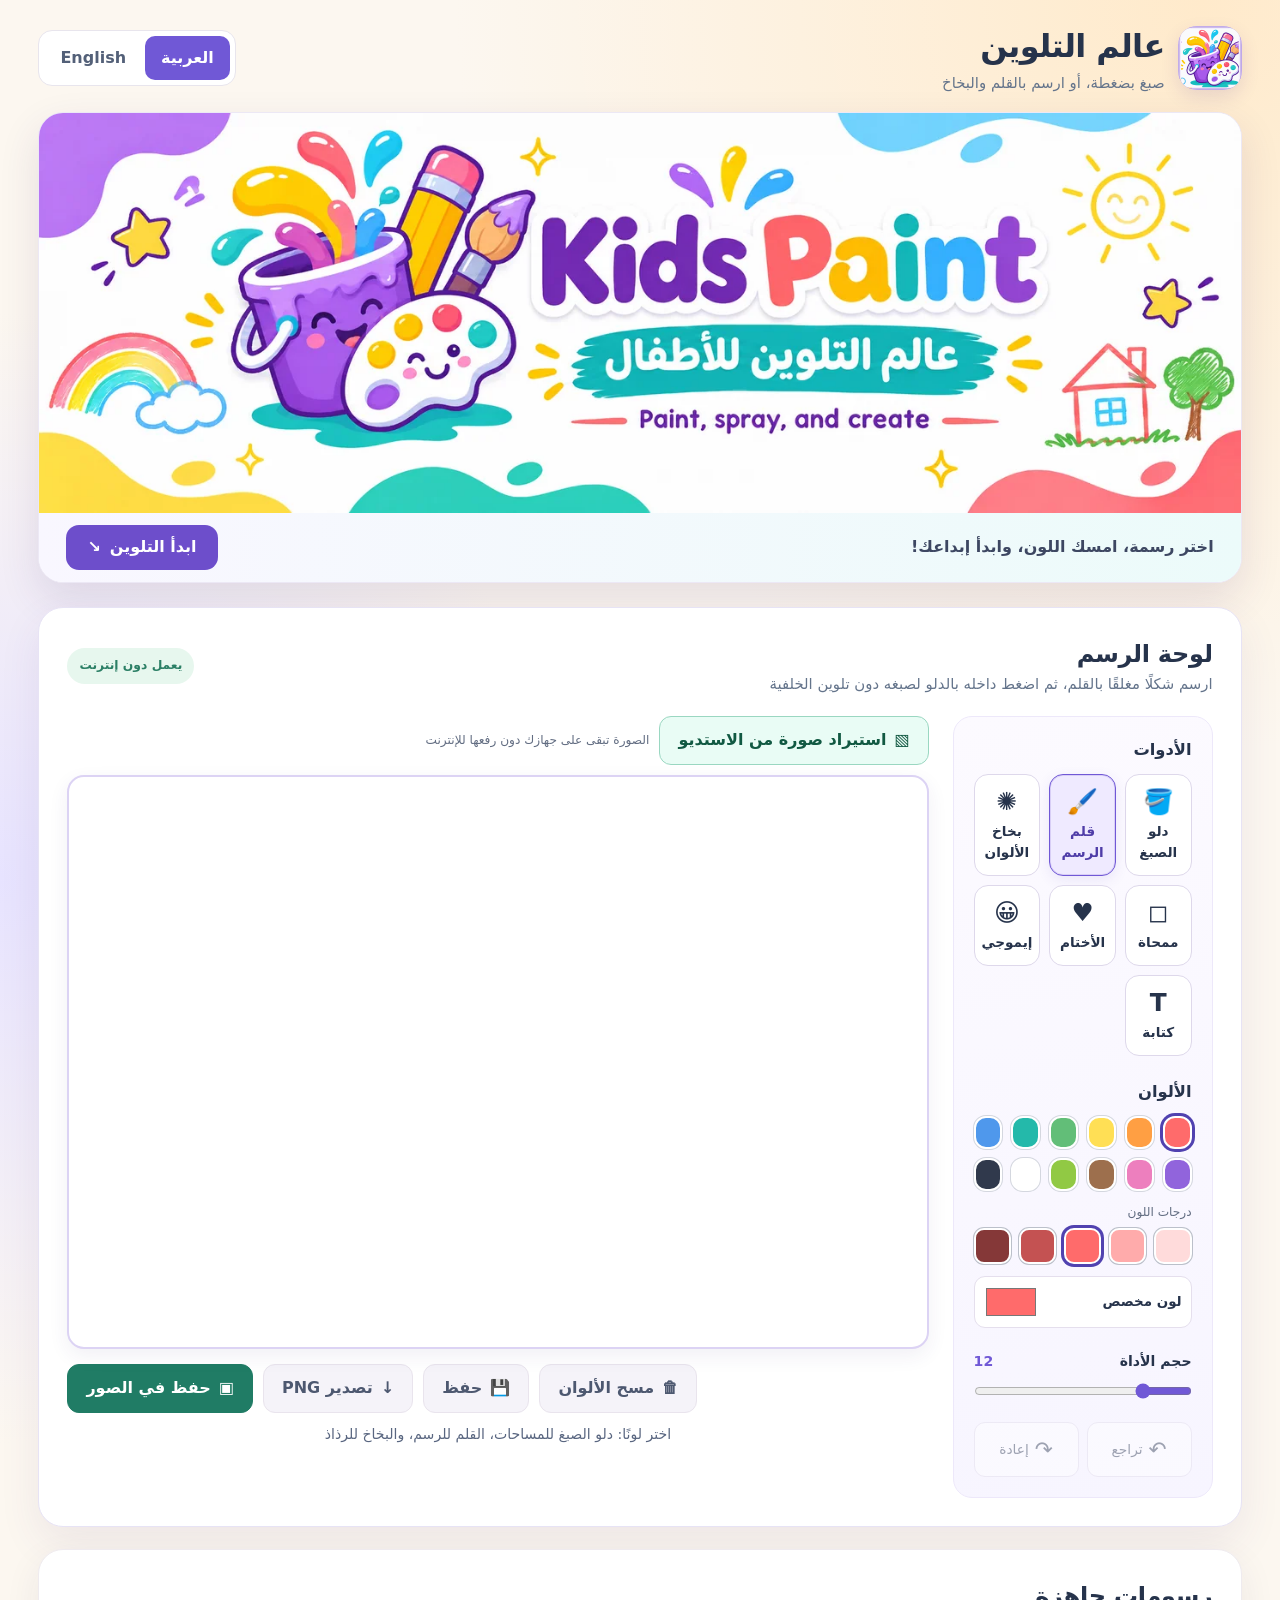
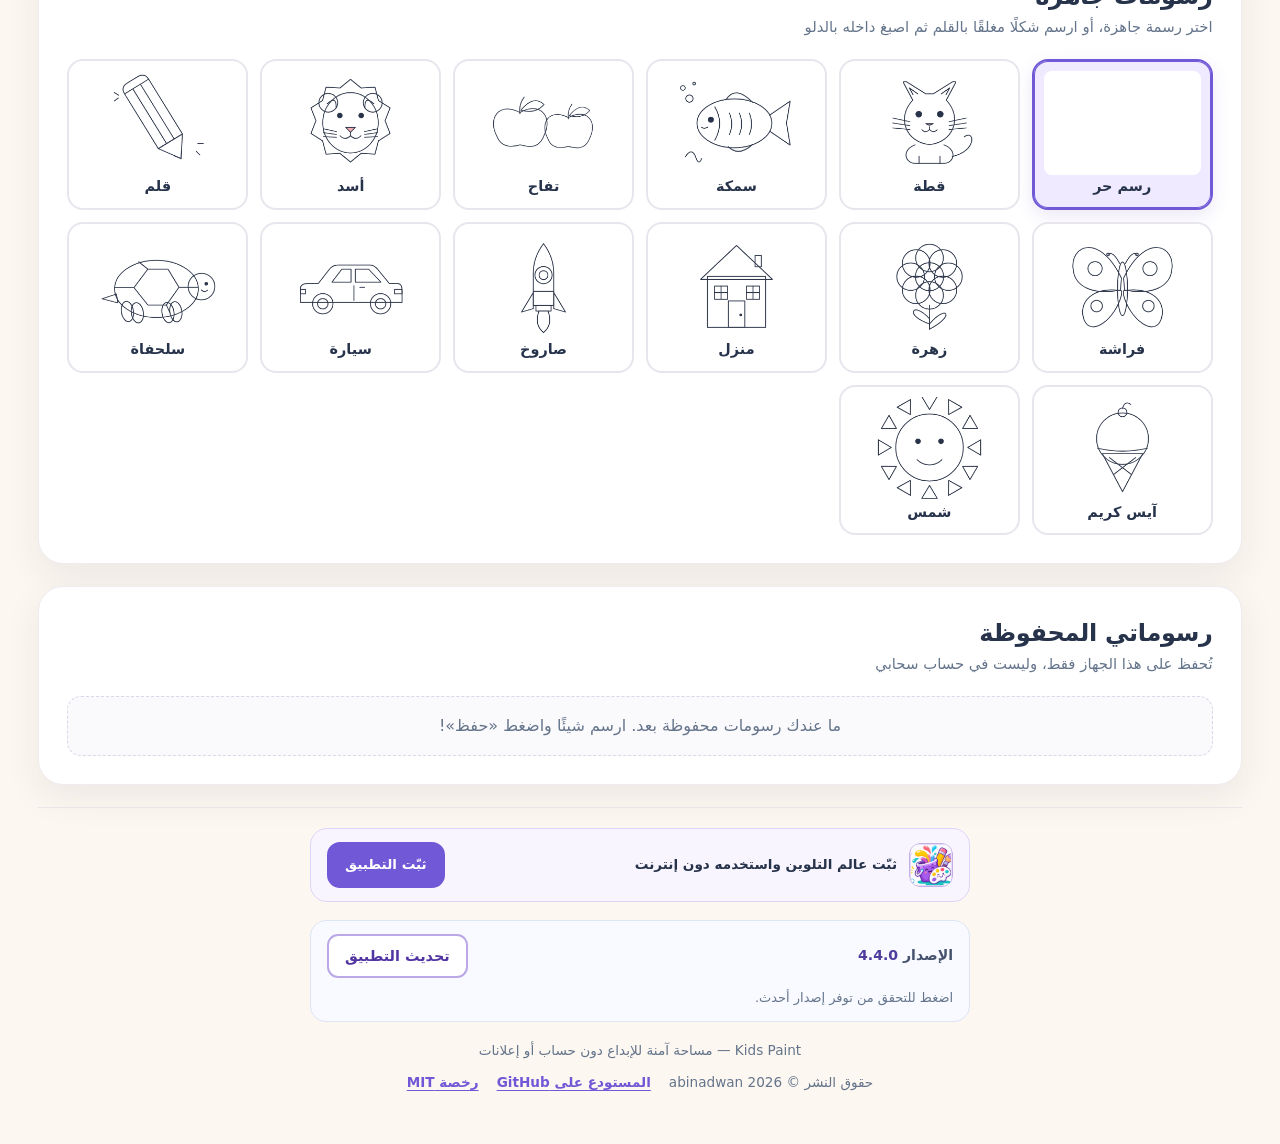
==== index.html @ f2b11324 "Add portrait mobile editor, blank start, and tap-to-place text (v4.4.0)" ====
<!doctype html>
<html lang="ar" dir="rtl">
<head>
  <meta charset="utf-8">
  <meta name="viewport" content="width=device-width, initial-scale=1">
  <meta name="theme-color" content="#7058d6">
  <meta name="app-version" content="4.4.0">
  <meta name="apple-mobile-web-app-capable" content="yes">
  <meta name="apple-mobile-web-app-status-bar-style" content="default">
  <meta name="apple-mobile-web-app-title" content="عالم التلوين">
  <link rel="manifest" href="manifest.webmanifest">
  <meta name="description" content="Kids Paint — an offline Arabic/English paint-bucket coloring game for children.">
  <title>عالم التلوين | Kids Paint</title>
  <link rel="icon" type="image/x-icon" href="favicon.ico?v=4.0.0">
  <link rel="apple-touch-icon" href="apple-touch-icon.png?v=4.0.0">
  <link rel="stylesheet" href="style.css?v=4.4.0">
  <script src="drawing.js?v=4.4.0" defer></script>
  <script src="pwa.js?v=4.3.0" defer></script>
</head>
<body>
  <div class="app-shell">
    <header class="app-header">
      <div class="brand">
        <img class="brand-icon" src="assets/app-icon.png" width="64" height="64" alt="" aria-hidden="true">
        <div>
          <h1 data-i18n="title">عالم التلوين</h1>
          <p data-i18n="subtitle">صبغ بضغطة، أو ارسم بالقلم والبخاخ</p>
        </div>
      </div>
      <nav class="lang-switch" aria-label="Language / اللغة">
        <button id="langAr" type="button" data-lang="ar" aria-pressed="true">العربية</button>
        <button id="langEn" type="button" data-lang="en" aria-pressed="false">English</button>
      </nav>
    </header>

    <section class="hero-section" aria-label="Kids Paint — عالم التلوين للأطفال">
      <img class="hero-art" src="assets/kids-paint-banner.webp" width="1400" height="467" alt="Kids Paint — عالم التلوين للأطفال: دلو ألوان وفرشاة ولوحة رسم برسوم مبهجة" fetchpriority="high">
      <div class="hero-info">
        <p id="heroCaption" data-i18n="heroCaption">اختر رسمة، امسك اللون، وابدأ إبداعك!</p>
        <div class="hero-actions">
          <a class="hero-cta" href="#workspaceTitle"><span data-i18n="startPainting">ابدأ التلوين</span><span aria-hidden="true">↘</span></a>
        </div>
      </div>
      <p id="offlineReady" class="offline-ready" hidden data-pwa-ar="جاهز للعمل دون إنترنت بعد أول تحميل" data-pwa-en="Ready for offline use after the first download">جاهز للعمل دون إنترنت بعد أول تحميل</p>
    </section>

    <main>
      <section class="workspace-card" aria-labelledby="workspaceTitle">
        <div class="section-bar">
          <div>
            <h2 id="workspaceTitle" tabindex="-1" data-i18n="workspace">لوحة الرسم</h2>
            <p class="muted" data-i18n="workspaceHint">اختر القلم أو البخاخ أو الدلو، ثم اضغط أو اسحب داخل اللوحة</p>
          </div>
          <span class="offline-label" data-i18n="offline">يعمل دون إنترنت</span>
        </div>

        <div class="drawing-layout">
          <aside class="tool-panel" aria-label="Drawing tools" id="toolsPanel">
            <h3 data-i18n="tools">الأدوات</h3>
            <div class="tool-buttons" role="group" data-i18n-aria="tools" aria-label="الأدوات">
              <button id="bucketTool" class="tool-button" type="button" aria-pressed="false" data-i18n-aria="bucket">
                <span aria-hidden="true">🪣</span><span data-i18n="bucket">دلو الصبغ</span>
              </button>
              <button id="brushTool" class="tool-button is-active" type="button" aria-pressed="true" data-i18n-aria="brush">
                <span aria-hidden="true">🖌️</span><span data-i18n="brush">فرشاة</span>
              </button>
              <button id="sprayTool" class="tool-button" type="button" aria-pressed="false" data-i18n-aria="spray">
                <span aria-hidden="true">✺</span><span data-i18n="spray">بخاخ الألوان</span>
              </button>
              <button id="eraserTool" class="tool-button" type="button" aria-pressed="false" data-i18n-aria="eraser">
                <span aria-hidden="true">◻️</span><span data-i18n="eraser">ممحاة</span>
              </button>
              <button id="stampTool" class="tool-button" type="button" aria-pressed="false" data-i18n-aria="stamp">
                <span aria-hidden="true">♥</span><span data-i18n="stamp">الأختام</span>
              </button>
              <button id="emojiTool" class="tool-button" type="button" aria-pressed="false" data-i18n-aria="emojiTool">
                <span aria-hidden="true">😀</span><span data-i18n="emojiTool">إيموجي</span>
              </button>
              <button id="textTool" class="tool-button" type="button" aria-pressed="false" data-i18n-aria="textTool">
                <span aria-hidden="true">T</span><span data-i18n="textTool">كتابة</span>
              </button>
            </div>

            <div id="stampPanel" class="stamp-panel" hidden>
              <h3 data-i18n="stampShapes">اختر شكل الختم</h3>
              <div id="stampPicker" class="stamp-picker" role="group" aria-label="Stamps"></div>
              <p class="tool-hint" data-i18n="stampHint">اختر لونًا وحجمًا ثم اضغط على الصورة لوضع الختم</p>
            </div>

            <div id="emojiPanel" class="emoji-panel" hidden>
              <h3 data-i18n="emojiShapes">اختر الإيموجي</h3>
              <div id="emojiPicker" class="emoji-picker" role="group" aria-label="Emoji stickers"></div>
              <p class="tool-hint" data-i18n="emojiHint">اختر الرمز والحجم ثم اضغط على الرسم. الإيموجي يحتفظ بألوانه الأصلية.</p>
            </div>

            <div id="textPanel" class="text-panel" hidden>
              <label for="textInput" data-i18n="textLabel">النص المطلوب</label>
              <textarea id="textInput" dir="auto" rows="2" maxlength="120" data-i18n-placeholder="textPlaceholder" placeholder="اكتب هنا..."></textarea>
              <p class="tool-hint" data-i18n="textHint">اختر اللون والحجم ثم اضغط على المكان المطلوب داخل الصورة</p>
            </div>
            <h3 class="section-spacing" data-i18n="colors">الألوان</h3>
            <div id="colorPalette" class="color-palette" role="group" aria-label="Colors"></div>
            <div class="shade-section">
              <p class="tool-hint" data-i18n="shades">درجات اللون</p>
              <div id="shadePalette" class="shade-palette" role="group" aria-label="Color shades"></div>
            </div>
            <label class="custom-color-label" for="customColor"><span data-i18n="customColor">لون مخصص</span><input type="color" id="customColor" value="#ff6b6b" aria-label="Custom color"></label>

            <div class="slider-header">
              <label for="brushSize" data-i18n="size">حجم الأداة</label>
              <output for="brushSize" id="brushSizeOutput">12</output>
            </div>
            <input id="brushSize" type="range" min="3" max="48" value="12" step="1" data-i18n-aria="size">

            <div class="history-actions">
              <button type="button" id="undoBtn" class="soft-button" disabled data-i18n-aria="undo"><span aria-hidden="true">↶</span><span data-i18n="undo">تراجع</span></button>
              <button type="button" id="redoBtn" class="soft-button" disabled data-i18n-aria="redo"><span aria-hidden="true">↷</span><span data-i18n="redo">إعادة</span></button>
            </div>
          </aside>

          <div class="canvas-area">
            <div class="photo-import-row">
              <button type="button" id="importPhotoBtn" class="action-button import-button"><span aria-hidden="true">▧</span><span data-i18n="importPhoto">استيراد صورة من الاستديو</span></button>
              <input type="file" id="photoInput" accept="image/*" class="visually-hidden" aria-label="Import an image">
              <span class="tool-hint" data-i18n="photoPrivacy">صورتك تبقى على جهازك، ولا يتم رفعها للإنترنت</span>
            </div>
            <div id="canvasStage" class="canvas-stage" aria-label="Drawing area">
              <canvas id="photoCanvas" width="960" height="640" aria-hidden="true"></canvas>
              <canvas id="paintCanvas" width="960" height="640" data-i18n-aria="drawingArea"></canvas>
              <canvas id="templateCanvas" width="960" height="640" aria-hidden="true"></canvas>
            </div>
            <div class="bottom-actions">
              <button type="button" id="clearBtn" class="action-button secondary" data-i18n-aria="clear"><span aria-hidden="true">🗑</span><span data-i18n="clear">مسح الألوان</span></button>
              <button type="button" id="saveBtn" class="action-button secondary" data-i18n-aria="save"><span aria-hidden="true">💾</span><span data-i18n="save">حفظ</span></button>
              <button type="button" id="exportBtn" class="action-button secondary" data-i18n-aria="export"><span aria-hidden="true">↓</span><span data-i18n="export">تنزيل PNG</span></button>
              <button type="button" id="saveToPhotosBtn" class="action-button primary" data-i18n-aria="saveToPhotos"><span aria-hidden="true">▣</span><span data-i18n="saveToPhotos">حفظ في الصور</span></button>
            </div>
            <p id="status" class="status-message" role="status" aria-live="polite"></p>
          </div>
        </div>
      </section>

      <section class="templates-section" aria-labelledby="templatesTitle">
        <div class="section-bar"><div><h2 id="templatesTitle" data-i18n="templates">رسومات جاهزة</h2><p class="muted" data-i18n="templatesHint">اختر رسمة جاهزة للصّبغ بضغطة واحدة، أو صفحة للرسم الحر</p></div></div>
        <div id="templatePicker" class="template-grid" role="group" aria-label="Templates"></div>
      </section>

      <section class="saved-section" aria-labelledby="savedTitle">
        <div class="section-bar"><div><h2 id="savedTitle" data-i18n="savedArtworks">رسوماتي المحفوظة</h2><p class="muted" data-i18n="savedHint">تُحفظ على هذا الجهاز فقط، وليست في حساب سحابي</p></div></div>
        <div id="savedGallery" class="saved-grid"></div>
      </section>
    </main>
    <footer class="site-footer">
      <div class="footer-install">
        <img src="assets/app-icon.png" width="44" height="44" alt="" aria-hidden="true">
        <span data-pwa-ar="ثبّت عالم التلوين واستخدمه دون إنترنت" data-pwa-en="Install Kids Paint for offline use">ثبّت عالم التلوين واستخدمه دون إنترنت</span>
        <button type="button" class="install-cta" id="installAppBtn" data-pwa-ar="ثبّت التطبيق" data-pwa-en="Install app">ثبّت التطبيق</button>
      </div>
      <div class="footer-update">
        <div class="footer-update-top">
          <span class="footer-version"><span data-pwa-ar="الإصدار" data-pwa-en="Version">الإصدار</span> <bdi id="appVersionLabel">4.4.0</bdi></span>
          <button type="button" id="checkUpdateBtn" class="update-cta" data-pwa-ar="تحديث التطبيق" data-pwa-en="Update app">تحديث التطبيق</button>
        </div>
        <p id="updateStatus" class="update-status" role="status" aria-live="polite" aria-atomic="true" data-pwa-ar="اضغط للتحقق من توفر إصدار أحدث." data-pwa-en="Tap to check for a newer version.">اضغط للتحقق من توفر إصدار أحدث.</p>
      </div>
      <p class="footer-tagline" data-i18n="footer">Kids Paint — مساحة آمنة للإبداع دون حساب أو إعلانات</p>
      <div class="footer-meta">
        <span><span data-i18n="copyright">حقوق النشر</span> © 2026 <bdi>abinadwan</bdi></span>
        <nav class="footer-links" aria-label="Project links / روابط المشروع">
          <a href="https://github.com/abinadwan/kids-paint" target="_blank" rel="noopener noreferrer" data-i18n="repositoryLink">المستودع على GitHub</a>
          <a href="https://github.com/abinadwan/kids-paint/blob/main/LICENSE" target="_blank" rel="noopener noreferrer" data-i18n="licenseLink">رخصة MIT</a>
        </nav>
      </div>
    </footer>
  </div>

  <dialog id="saveDialog" aria-labelledby="saveDialogTitle">
    <form id="saveForm" class="save-dialog-body">
      <h2 id="saveDialogTitle" data-i18n="nameDrawing">اسم الرسمة</h2>
      <label for="artworkName" data-i18n="nameLabel">اكتب اسم رسمة مميزًا</label>
      <input id="artworkName" name="artworkName" maxlength="60" required autocomplete="off">
      <div class="dialog-actions">
        <button type="button" class="soft-button" id="cancelSave" data-i18n="cancel">إلغاء</button>
        <button type="submit" class="action-button primary" data-i18n="save">حفظ</button>
      </div>
    </form>
  </dialog>
  <dialog id="installDialog" class="install-sheet" aria-labelledby="installDialogTitle">
    <div class="install-sheet-handle" aria-hidden="true"></div>
    <div class="install-dialog-body">
      <div class="install-sheet-header">
        <h2 id="installDialogTitle" data-pwa-ar="تثبيت عالم التلوين" data-pwa-en="Install Kids Paint">تثبيت عالم التلوين</h2>
        <button type="button" class="install-sheet-close" id="closeInstallDialog" aria-label="Close / إغلاق" data-pwa-ar="إغلاق" data-pwa-en="Close">إغلاق</button>
      </div>
      <p id="iosInstallSteps" data-install-platform="ios" hidden data-pwa-ar="على الآيفون: افتح الموقع في Safari، واضغط قائمة الصفحة أسفل الشاشة ← مشاركة ← إضافة إلى الشاشة الرئيسية، ثم اختر فتح كتطبيق واضغط إضافة. آبل لا تسمح بالتثبيت المباشر من زر الموقع." data-pwa-en="On iPhone: open in Safari, tap the page menu at the bottom → Share → Add to Home Screen, enable Open as Web App, then tap Add. iOS does not allow one-tap website installation.">على الآيفون: افتح الموقع في Safari، واضغط قائمة الصفحة أسفل الشاشة ← مشاركة ← إضافة إلى الشاشة الرئيسية، ثم اختر فتح كتطبيق واضغط إضافة. آبل لا تسمح بالتثبيت المباشر من زر الموقع.</p>
      <p id="androidInstallSteps" data-install-platform="android" hidden data-pwa-ar="على أندرويد: اضغط قائمة Chrome ‏⋮، ثم تثبيت التطبيق أو إضافة إلى الشاشة الرئيسية. وإذا ظهر إشعار التثبيت الرسمي فوافق عليه." data-pwa-en="On Android: open Chrome's ⋮ menu and choose Install app or Add to Home Screen. If Chrome shows its install prompt, confirm the installation.">على أندرويد: اضغط قائمة Chrome ‏⋮، ثم تثبيت التطبيق أو إضافة إلى الشاشة الرئيسية. وإذا ظهر إشعار التثبيت الرسمي فوافق عليه.</p>
      <p id="desktopInstallSteps" data-install-platform="desktop" hidden data-pwa-ar="على الكمبيوتر: افتح الموقع في Chrome أو Edge، ثم اختر تثبيت التطبيق من قائمة المتصفح، إذا كان الخيار متاحًا." data-pwa-en="On desktop: open the site in Chrome or Edge and choose Install app from the browser menu, when available.">على الكمبيوتر: افتح الموقع في Chrome أو Edge، ثم اختر تثبيت التطبيق من قائمة المتصفح، إذا كان الخيار متاحًا.</p>
      <p class="install-note" data-pwa-ar="بعد الإضافة، افتح التطبيق مرة وأنت متصل بالإنترنت لتجهيز وضع عدم الاتصال. احفظ رسوماتك المهمة بصيغة PNG." data-pwa-en="After adding, launch once while online to prepare offline mode. Export important drawings as PNG.">بعد الإضافة، افتح التطبيق مرة وأنت متصل بالإنترنت لتجهيز وضع عدم الاتصال. احفظ رسوماتك المهمة بصيغة PNG.</p>
    </div>
  </dialog>
</body>
</html>
---- style.css ----
:root {
  color-scheme: light;
  --ink: #26334b;
  --muted: #64748b;
  --brand: #7058d6;
  --brand-soft: #efeaff;
  --cream: #fcf7f0;
  --stroke: #e8e5ed;
  --surface: #fff;
  --shadow: 0 12px 36px rgba(46, 39, 85, .075);
  font-family: system-ui, -apple-system, BlinkMacSystemFont, "Segoe UI", Tahoma, Arial, sans-serif;
  line-height: 1.55;
  text-rendering: optimizeLegibility;
}
* { box-sizing: border-box; }
body { margin: 0; background: radial-gradient(circle at 94% 0%, #ffeacb 0, transparent 25%), radial-gradient(circle at 0 32%, #e7e3ff 0, transparent 25%), var(--cream); color: var(--ink); }
button, input { font: inherit; }
button { cursor: pointer; }
button:disabled { cursor: not-allowed; opacity: .43; }
button:focus-visible, input:focus-visible { outline: 3px solid #5a4aff; outline-offset: 3px; }
.app-shell { width: min(1450px, 100%); margin: 0 auto; padding: 22px clamp(12px, 3vw, 40px); }
.app-header { display: flex; justify-content: space-between; align-items: center; gap: 16px; margin-bottom: 24px; }
.brand { display: flex; align-items: center; gap: 13px; }
.brand-icon { display: grid; place-items: center; width: 64px; height: 64px; font-size: 31px; border-radius: 21px; background: white; box-shadow: var(--shadow); }
h1, h2, h3, p { margin: 0; }
h1 { font-size: clamp(1.45rem, 2.5vw, 2.15rem); letter-spacing: -.02em; }
h2 { font-size: clamp(1.22rem, 1.9vw, 1.5rem); }
h3 { font-size: 1.02rem; }
.brand p, .muted { color: var(--muted); font-size: .93rem; }
.lang-switch { background: white; display: flex; gap: 3px; border: 1px solid var(--stroke); border-radius: 14px; padding: 5px; flex-shrink: 0; }
.lang-switch button { border: 0; background: transparent; color: #536078; border-radius: 10px; padding: 9px 16px; font-weight: 650; }
.lang-switch button[aria-pressed="true"] { background: var(--brand); color: white; }
.workspace-card, .templates-section, .saved-section { border: 1px solid #efebef; background: var(--surface); border-radius: 25px; box-shadow: var(--shadow); padding: clamp(15px, 2.2vw, 28px); margin-bottom: 22px; }
.section-bar { display: flex; align-items: center; justify-content: space-between; gap: 20px; margin-bottom: 20px; }
.offline-label { color: #2b7f65; font-size: .77rem; white-space: nowrap; border-radius: 99px; background: #e7f7ee; padding: 8px 12px; font-weight: 650; }
.drawing-layout { display: grid; grid-template-columns: 260px minmax(0, 1fr); align-items: start; gap: 24px; }
.tool-panel { padding: 20px; border-radius: 19px; background: #fbf9ff; border: 1px solid #ede8fa; }
.tool-panel h3 { margin-bottom: 12px; }
.section-spacing { margin-top: 23px; }
.tool-buttons { display: grid; grid-template-columns: repeat(4, minmax(0, 1fr)); gap: 8px; }
.tool-button { border: 1.5px solid #ded8eb; background: white; color: var(--ink); border-radius: 12px; padding: 13px 5px; display: flex; align-items: center; flex-direction: column; gap: 4px; font-size: .83rem; font-weight: 650; }
.tool-button span:first-child { font-size: 1.3rem; }
.tool-button.is-active { border-color: var(--brand); background: var(--brand-soft); color: #4f3da8; }
.color-palette { display: grid; grid-template-columns: repeat(4, minmax(0, 1fr)); gap: 9px; }
.color-swatch { aspect-ratio: 1; width: 100%; border: 2px solid #fff; border-radius: 11px; box-shadow: 0 0 0 1px #d4d7df; }
.color-swatch[aria-pressed="true"] { box-shadow: 0 0 0 3px #5142b0; }
.slider-header { display: flex; justify-content: space-between; gap: 8px; align-items: baseline; margin-top: 23px; font-weight: 650; font-size: .88rem; }
#brushSizeOutput { color: var(--brand); font-variant-numeric: tabular-nums; }
#brushSize { width: 100%; margin: 10px 0 6px; accent-color: var(--brand); }
.history-actions { display: grid; grid-template-columns: 1fr 1fr; gap: 8px; margin-top: 15px; }
.soft-button { border: 1px solid #ded9e7; background: #fff; border-radius: 11px; padding: 10px; color: var(--ink); display: inline-flex; align-items: center; justify-content: center; gap: 6px; font-size: .86rem; }
.soft-button span[aria-hidden] { font-size: 1.35rem; }
.canvas-area { min-width: 0; }
.canvas-stage { width: 100%; aspect-ratio: 3 / 2; position: relative; isolation: isolate; border: 2px solid #eee7e2; border-radius: 17px; background: white; overflow: hidden; touch-action: none; }
.canvas-stage canvas { position: absolute; inset: 0; width: 100%; height: 100%; display: block; }
#paintCanvas { z-index: 1; cursor: crosshair; touch-action: none; }
#templateCanvas { z-index: 2; pointer-events: none; }
.bottom-actions { margin-top: 15px; display: flex; justify-content: flex-end; flex-wrap: wrap; gap: 10px; }
.action-button { border: 1px solid transparent; border-radius: 12px; padding: 11px 18px; font-weight: 700; display: inline-flex; align-items: center; justify-content: center; gap: 8px; }
.action-button.primary { color: white; background: var(--brand); }
.action-button.primary:hover:not(:disabled) { background: #5b43c5; }
.action-button.secondary { color: #4d5870; background: #f5f3f9; border-color: #e9e4ed; }
.action-button.secondary:hover:not(:disabled), .soft-button:hover:not(:disabled) { background: #eae6f5; }
.status-message { margin-top: 11px; min-height: 24px; text-align: center; color: #596680; font-size: .88rem; }
.template-grid { display: grid; grid-template-columns: repeat(6, minmax(0, 1fr)); gap: 12px; }
.template-item { border-radius: 16px; border: 2px solid var(--stroke); padding: 8px; background: white; color: var(--ink); font-weight: 700; font-size: .9rem; }
.template-item[aria-pressed="true"] { border-color: var(--brand); background: var(--brand-soft); }
.template-item canvas { display: block; width: 100%; aspect-ratio: 3 / 2; border-radius: 8px; background: white; }
.saved-grid { display: grid; grid-template-columns: repeat(auto-fill, minmax(180px, 1fr)); gap: 14px; }
.empty-gallery { color: var(--muted); padding: 17px; background: #faf9fc; border: 1px dashed #ddd6e6; border-radius: 14px; grid-column: 1 / -1; text-align: center; }
.saved-card { border: 1px solid var(--stroke); border-radius: 15px; padding: 10px; min-width: 0; }
.saved-card img { display: block; width: 100%; aspect-ratio: 3 / 2; object-fit: contain; border-radius: 9px; background: white; }
.saved-card h3 { overflow-wrap: anywhere; font-size: .94rem; margin-top: 6px; }
.saved-card small { color: var(--muted); }
.saved-card-actions { display: flex; gap: 7px; margin-top: 10px; }
.saved-card-actions button { flex: 1; border: 1px solid #ded9e7; background: #f9f7fc; color: var(--ink); border-radius: 9px; padding: 7px 5px; font-size: .85rem; }
.saved-card-actions button.delete { color: #a83450; background: #fff4f6; border-color: #f5dce2; }
footer { text-align: center; font-size: .83rem; padding: 12px; color: var(--muted); }
dialog { border: 1px solid #e0d8ed; padding: 0; border-radius: 20px; box-shadow: 0 22px 75px rgba(35, 28, 80, .24); width: min(410px, calc(100% - 30px)); color: var(--ink); }
dialog::backdrop { background: rgba(30, 25, 52, .45); }
.save-dialog-body { display: flex; flex-direction: column; gap: 12px; padding: 25px; }
.save-dialog-body label { font-size: .9rem; color: var(--muted); }
.save-dialog-body input { width: 100%; padding: 12px; border-radius: 11px; border: 1px solid #c8c2d5; }
.dialog-actions { display: flex; justify-content: flex-end; gap: 9px; margin-top: 8px; }
@media (max-width: 1050px) { .template-grid { grid-template-columns: repeat(3, minmax(0, 1fr)); } .drawing-layout { grid-template-columns: 235px minmax(0, 1fr); gap: 14px; } .tool-panel { padding: 13px; } }
@media (max-width: 760px) { .app-header { align-items: start; } .brand-icon { width: 48px; height: 48px; border-radius: 15px; font-size: 24px; } .brand p { font-size: .81rem; } .drawing-layout { grid-template-columns: 1fr; } .tool-panel { display: grid; grid-template-columns: auto 1fr; gap: 10px 16px; align-items: center; } .tool-panel h3 { margin: 0; } .tool-panel .section-spacing { margin-top: 0; } .tool-panel .color-palette { grid-column: 2; grid-template-columns: repeat(10, minmax(0, 1fr)); gap: 6px; } .tool-panel .slider-header { margin: 0; } .tool-panel #brushSize { margin: 0; } .tool-panel .history-actions { margin: 0; grid-column: 1 / -1; } .tool-panel .tool-buttons { min-width: 205px; } }
@media (max-width: 530px) { .app-shell { padding: 12px 9px; } .app-header { flex-direction: column; align-items: stretch; gap: 12px; } .lang-switch { align-self: flex-end; } .workspace-card, .templates-section, .saved-section { border-radius: 17px; padding: 13px; margin-bottom: 13px; } .offline-label { display: none; } .tool-panel { display: block; padding: 13px; } .tool-panel h3 { margin-bottom: 8px; } .tool-panel .section-spacing { margin-top: 14px; } .tool-panel .color-palette { display: grid; grid-template-columns: repeat(5, 1fr); } .tool-panel .slider-header { margin-top: 13px; } .tool-panel #brushSize { margin-top: 7px; } .tool-panel .history-actions { margin-top: 12px; } .color-swatch { border-radius: 8px; } .template-grid { grid-template-columns: repeat(2, minmax(0, 1fr)); } .bottom-actions { display: grid; grid-template-columns: 1fr 1fr; } #exportBtn { grid-column: 1 / -1; } .action-button { padding: 10px 8px; } .template-item { font-size: .83rem; } }
@media (prefers-reduced-motion: reduce) { *, *::before, *::after { animation: none !important; transition: none !important; } }

/* Paint bucket is the primary tool. */
#bucketTool.is-active { background: #e6fff3; border-color: #238d75; color: #155c4f; }
#paintCanvas[data-mode="bucket"] { cursor: cell; }
@media (max-width: 360px) { .tool-button { font-size: .73rem; padding: 10px 3px; } }

#paintCanvas[data-mode="spray"] { cursor: crosshair; }


/* 3.2.0 visual refresh: approved brand identity, improved mobile controls and workspace focus. */
.hero-section {
  background: #fff;
  border-radius: 25px;
  overflow: hidden;
  box-shadow: 0 16px 40px rgba(62, 42, 108, .12);
  border: 1px solid #ece8f5;
  margin-bottom: 24px;
}
.hero-art { display: block; width: 100%; height: auto; aspect-ratio: 3 / 1; object-fit: cover; }
.hero-info {
  display: flex; align-items: center; justify-content: space-between; gap: 16px;
  padding: 12px clamp(13px, 2.3vw, 27px);
  background: linear-gradient(92deg,#f9f7ff,#ecfbfa);
}
.hero-info p { font-weight: 650; font-size: clamp(.84rem, 1.45vw, 1rem); color: #3d4762; }
.hero-cta {
  display: inline-flex; align-items: center; justify-content: center; gap: 9px;
  color: white; background: #6d4ecb; font-weight: 750;
  padding: 10px 21px; border-radius: 13px; text-decoration: none; white-space: nowrap;
  min-height: 44px; transition: background .18s ease, transform .18s ease;
}
.hero-cta:hover { background: #5338b0; transform: translateY(-1px); }
.hero-cta:focus-visible { outline: 3px solid #23b5bb; outline-offset: 3px; }
.brand-icon {
  object-fit: cover; border-radius: 19px; box-shadow: 0 7px 18px rgba(86,57,143,.13);
  padding: 0; background: #f7f3ff; flex-shrink: 0;
}
.app-header { margin-bottom: 17px; }
.lang-switch button { min-height: 44px; }
.workspace-card { border-color: #e7e3f5; box-shadow: 0 16px 42px rgba(77,58,124,.085); }
#workspaceTitle { scroll-margin-top: 20px; }
.tool-panel { background: linear-gradient(170deg, #fcfaff 0%,#f7f5ff 100%); }
.tool-buttons { grid-template-columns: repeat(2, minmax(0, 1fr)); gap: 9px; }
.tool-button {
  min-height: 79px; padding: 12px 8px; font-size: .85rem; border-radius: 14px;
  transition: border-color .18s, background .18s, transform .18s, box-shadow .18s;
}
.tool-button span:first-child { font-size: 1.55rem; line-height: 1.2; }
.tool-button:hover:not(:disabled) { border-color: #9c8bdc; transform: translateY(-1px); }
.tool-button.is-active { box-shadow: inset 0 0 0 1px rgba(111,78,203,.18),0 4px 13px rgba(91,67,197,.1); }
#bucketTool.is-active { box-shadow: inset 0 0 0 1px rgba(19,125,104,.16), 0 4px 13px rgba(15,132,108,.1); }
.color-swatch { min-height: 44px; transition: transform .14s, box-shadow .14s; }
.color-swatch:hover { transform: translateY(-2px); }
.canvas-stage {
  background: #fff; border: 2px solid #dcd3f4;
  box-shadow: 0 7px 20px rgba(63, 46, 109, .07);
}
.canvas-area { border-radius: 18px; }
.template-item {
  transition: border-color .18s, box-shadow .18s, transform .18s;
  padding: 10px;
}
.template-item:hover { border-color: #a999e1; box-shadow: 0 5px 16px rgba(95,65,180,.1); transform: translateY(-1px); }
.template-item[aria-pressed="true"] { box-shadow: inset 0 0 0 1px #7058d6, 0 6px 18px rgba(95,65,180,.12); }
.soft-button, .action-button, .saved-card-actions button { min-height: 44px; }
.section-bar h2 { letter-spacing: -.012em; }
@media (min-width: 761px) {
  .tool-panel { position: sticky; top: 14px; }
}
@media (max-width: 760px) {
  .tool-panel { display: block; }
  .tool-panel .tool-buttons { grid-template-columns: repeat(4,minmax(0,1fr)); min-width: 0; }
  .tool-panel h3 { margin-bottom: 10px; }
  .tool-panel .section-spacing { margin-top: 19px; }
  .tool-panel .color-palette { grid-template-columns: repeat(5,minmax(0,1fr)); margin: 0; }
  .tool-panel .slider-header { margin-top: 17px; }
  .tool-panel #brushSize { margin: 7px 0; }
  .tool-panel .history-actions { margin-top: 11px; }
  .tool-button { min-height: 70px; }
  .hero-info { padding: 12px 15px; }
}
@media (max-width: 530px) {
  .hero-section { border-radius: 17px; margin-bottom: 15px; }
  .hero-info { align-items: stretch; flex-wrap: wrap; gap: 11px; }
  .hero-cta { width: 100%; }
  .tool-panel .tool-buttons { grid-template-columns: repeat(2,minmax(0,1fr)); }
  .tool-button { min-height: 64px; display: flex; flex-direction: row; justify-content: center; gap: 10px; font-size: .88rem; }
  .tool-button span:first-child { font-size: 1.45rem; }
  .color-swatch { min-height: 44px; }
  .canvas-stage { border-radius: 12px; }
  .bottom-actions { gap: 8px; }
  .app-header .brand p { font-size: .76rem; }
}
@media (max-width: 355px) {
  .tool-button { flex-direction: column; font-size: .79rem; gap: 5px; }
}

/* 4.0: child-friendly stamps, image imports, and expanded shade selection. */
.tool-buttons { grid-template-columns: repeat(3, minmax(0, 1fr)); }
.tool-button { min-height: 79px; }
.tool-panel .color-palette { grid-template-columns: repeat(6, minmax(0, 1fr)); gap: 9px; }
.tool-panel .color-swatch { min-height: 33px; border-radius: 12px; }
.stamp-panel { margin-top: 16px; padding: 12px; background: #fff; border: 1px solid #e6dff4; border-radius: 15px; }
.stamp-panel[hidden] { display: none !important; }
.stamp-picker { display: grid; grid-template-columns: repeat(3, minmax(0, 1fr)); gap: 8px; margin-top: 10px; }
.stamp-choice { border: 2px solid #e6dfef; border-radius: 12px; padding: 5px 2px; background: #fff; color: #3c4560; font-size: .75rem; display: flex; flex-direction: column; align-items: center; gap: 1px; min-width: 0; }
.stamp-choice[aria-pressed="true"] { border-color: #7155d9; background: #f0ebff; }
.stamp-choice canvas { width: min(58px,100%); height: auto; aspect-ratio: 1; }
.stamp-choice span { overflow-wrap: anywhere; }
.tool-hint { font-size: .76rem; color: #626d82; line-height: 1.5; }
.stamp-panel .tool-hint { margin-top: 8px; }
.shade-section { margin-top: 12px; }
.shade-palette { display: grid; grid-template-columns: repeat(5,minmax(0,1fr)); gap: 8px; margin-top: 7px; }
.shade-swatch { min-height: 36px; border-radius: 10px; border: 2px solid #fff; box-shadow: 0 0 0 1px #bbc0ca; }
.shade-swatch[aria-pressed="true"] { box-shadow: 0 0 0 3px #5142b0; }
.custom-color-label { margin-top: 12px; border: 1px solid #e5dfed; border-radius: 11px; padding: 7px 9px; background: #fff; display: flex; align-items: center; justify-content: space-between; gap: 8px; font-size: .84rem; font-weight: 650; }
#customColor { width: 54px; height: 36px; padding: 0; border: none; background: transparent; cursor: pointer; }
.photo-import-row { display: flex; gap: 10px; flex-wrap: wrap; align-items: center; margin-bottom: 10px; }
.import-button { background: #e9fcf5; border: 1px solid #9ad7c1; color: #115942; }
.import-button:hover { background: #d9f5e9; }
.visually-hidden { position: absolute !important; width: 1px; height: 1px; padding: 0; margin: -1px; overflow: hidden; clip: rect(0,0,0,0); white-space: nowrap; border: 0; }
#photoCanvas { z-index: 0; pointer-events: none; }
#paintCanvas[data-mode="stamp"] { cursor: copy; }
@media (max-width: 760px) { .tool-panel .tool-buttons { grid-template-columns: repeat(5, minmax(0,1fr)); min-width: 0; } .tool-panel .color-palette { grid-column: auto; grid-template-columns: repeat(12,minmax(0,1fr)); } }
@media (max-width: 530px) { .tool-panel .tool-buttons { grid-template-columns: repeat(3, minmax(0,1fr)); } .tool-panel .color-palette { grid-template-columns: repeat(6,minmax(0,1fr)); } .photo-import-row .import-button { width: 100%; } .tool-button { min-height: 70px; } }
@media (max-width: 360px) { .tool-panel .color-palette { gap: 6px; } .stamp-picker { gap: 5px; } }

/* v4.1 PWA: compact app-install action and platform-specific instructions. */
.hero-actions { display: flex; align-items: center; justify-content: flex-end; flex-wrap: wrap; gap: 9px; }
.install-cta { background: #ffffff; color: #5842a6; border: 2px solid #b9a5eb; border-radius: 13px; min-height: 44px; padding: 10px 16px; font-weight: 750; white-space: nowrap; cursor: pointer; }
.install-cta:hover { background: #efeaff; }
.install-cta:focus-visible { outline: 3px solid #23b5bb; outline-offset: 3px; }
.install-cta[hidden], .offline-ready[hidden] { display: none !important; }
.offline-ready { padding: 4px 15px 10px; font-size: .78rem; font-weight: 650; color: #246d4c; background: #f1fcf4; text-align: center; }
.install-dialog-body { display: flex; flex-direction: column; gap: 15px; padding: 24px; line-height: 1.65; }
.install-dialog-body h2 { font-size: 1.15rem; }
.install-dialog-body p { font-size: .91rem; }
.install-note { background: #f4f0ff; padding: 12px; border-radius: 10px; color: #52457c; }
@media (max-width: 760px) { .hero-info { flex-wrap: wrap; } .hero-actions { flex: 1 1 auto; justify-content: stretch; } .hero-actions > * { flex: 1 1 135px; } }
@media (max-width: 530px) { .hero-actions { width: 100%; } .hero-actions > * { flex: 1 1 100%; } .install-cta { width: 100%; } }

/* v4.2 emoji stickers, gallery handoff, and bilingual project footer. */
.emoji-panel { margin-top: 16px; padding: 12px; background: #fff; border: 1px solid #e6dff4; border-radius: 15px; }
.emoji-panel[hidden] { display: none !important; }
.emoji-panel h3 { margin-bottom: 10px; }
.emoji-picker { display: grid; grid-template-columns: repeat(4, minmax(0,1fr)); gap: 6px; }
.emoji-choice { padding: 0; min-width: 0; min-height: 44px; border: 2px solid #e6dfef; border-radius: 11px; background: #fff; font-size: clamp(1.25rem, 2vw, 1.7rem); line-height: 1.3; cursor: pointer; }
.emoji-choice[aria-pressed="true"] { border-color: #7155d9; background: #f0ebff; box-shadow: inset 0 0 0 1px #7155d9; }
.emoji-choice:focus-visible { outline: 3px solid #23b5bb; outline-offset: 2px; }
#paintCanvas[data-mode="emoji"] { cursor: copy; }
#saveToPhotosBtn { background: #207c65; color: #fff; border-color: #207c65; }
#saveToPhotosBtn:hover { background: #145c4b; }
.site-footer { margin-top: 14px; padding: 20px 14px 28px; border-top: 1px solid var(--stroke); text-align: center; color: var(--muted); font-size: .85rem; }
.site-footer .footer-tagline { margin: 0 0 10px; }
.site-footer .footer-meta, .site-footer .footer-links { display: flex; flex-wrap: wrap; align-items: center; justify-content: center; gap: 10px 18px; }
.site-footer .footer-meta { line-height: 1.7; }
.site-footer .footer-links a { color: var(--brand); font-weight: 700; text-decoration: underline; text-underline-offset: 3px; }
.site-footer .footer-links a:hover { color: var(--ink); }
.site-footer .footer-links a:focus-visible { outline: 3px solid var(--brand); outline-offset: 4px; border-radius: 4px; }
@media (max-width: 530px) {
  .site-footer .footer-meta { flex-direction: column; gap: 5px; }
  .site-footer .footer-links { gap: 8px 20px; }
  .bottom-actions { grid-template-columns: repeat(2, minmax(0,1fr)); }
  #exportBtn, #saveToPhotosBtn { grid-column: auto; }
  .emoji-picker { grid-template-columns: repeat(6, minmax(0,1fr)); gap: 4px; }
  .emoji-choice { font-size: 1.4rem; }
}
@media (max-width: 355px) { .bottom-actions { grid-template-columns: 1fr; } #exportBtn, #saveToPhotosBtn { grid-column: 1; } }


/* v4.2.1: install control in footer and compact platform-specific bottom sheet. */
.footer-install { display: flex; align-items: center; justify-content: center; flex-wrap: wrap; gap: 12px; max-width: 660px; margin: 0 auto 18px; padding: 13px 16px; border-radius: 17px; border: 1px solid #ded4f8; background: #f8f5ff; color: var(--ink); font-weight: 650; }
.footer-install[hidden], .install-sheet [hidden] { display: none !important; }
.footer-install img { border-radius: 12px; flex-shrink: 0; }
.footer-install .install-cta { margin-inline-start: auto; background: var(--brand); color: white; border-color: var(--brand); }
.footer-install .install-cta:hover { background: #5741b3; color: white; }
#installDialog.install-sheet { position: fixed; inset: auto 0 0; margin: 0 auto; box-sizing: border-box; width: min(100%, 530px); max-width: 100%; max-height: min(76dvh, 530px); overflow-y: auto; padding: 0 0 env(safe-area-inset-bottom, 0px); border-radius: 22px 22px 0 0; box-shadow: 0 -12px 48px rgba(35, 28, 80, .19); }
#installDialog.install-sheet::backdrop { background: rgba(25, 23, 43, .34); }
.install-sheet-handle { width: 48px; height: 5px; background: #d6cde9; border-radius: 99px; margin: 11px auto 0; }
.install-sheet .install-dialog-body { padding: 12px 22px 20px; gap: 11px; }
.install-sheet-header { display: flex; align-items: center; justify-content: space-between; gap: 16px; }
.install-sheet-header h2 { margin: 0; font-size: 1.1rem; }
.install-sheet-close { min-height: 44px; padding: 8px 13px; border: 1px solid #ddd3ef; background: white; color: var(--brand); border-radius: 11px; font-weight: 700; cursor: pointer; }
.install-sheet-close:focus-visible { outline: 3px solid #23b5bb; outline-offset: 2px; }
.install-sheet .install-note { margin: 0; font-size: .82rem; }
@media (max-width: 530px) {
  .footer-install { flex-wrap: wrap; text-align: start; gap: 9px; padding: 12px; }
  .footer-install > span { flex: 1; font-size: .85rem; }
  .footer-install .install-cta { width: 100%; margin: 0; }
  #installDialog.install-sheet { width: 100%; }
  .install-sheet .install-dialog-body { padding-inline: 18px; }
}


/* v4.3.0: unobtrusive version and safe manual PWA update, kept below the editor. */
.footer-update { max-width: 660px; margin: 0 auto 18px; padding: 13px 16px; background: #f8faff; border: 1px solid #dde5f6; border-radius: 16px; color: var(--ink); text-align: start; }
.footer-update-top { display: flex; align-items: center; justify-content: space-between; gap: 12px; flex-wrap: wrap; }
.footer-version { font-size: .88rem; font-weight: 650; color: #45516d; }
.footer-version bdi { font-variant-numeric: tabular-nums; color: #4f3c9d; font-weight: 800; }
.update-cta { min-height: 44px; padding: 9px 16px; border-radius: 11px; background: white; color: #5135a2; border: 2px solid #baa8e7; font-size: .9rem; font-weight: 750; cursor: pointer; }
.update-cta:hover { background: #ede7ff; }
.update-cta:disabled { opacity: .65; cursor: progress; }
.update-cta:focus-visible { outline: 3px solid #23b5bb; outline-offset: 3px; }
.update-status { margin: 10px 0 0; min-height: 1.3em; color: #64748b; font-size: .81rem; line-height: 1.55; overflow-wrap: anywhere; }
@media (max-width: 400px) { .footer-update { padding: 12px; } .footer-update-top { align-items: stretch; } .footer-version { align-self: center; } .update-cta { width: 100%; } }

/* v4.4.0: portrait, immersive mobile drawing stage and text placement tools. */
.canvas-stage[data-shape="portrait"] { aspect-ratio: var(--canvas-ratio, 2 / 3); width: min(100%, 650px); margin-inline: auto; }
.text-panel { margin: 14px 0 4px; padding: 12px; border: 1px solid #e0daf3; background: #faf8ff; border-radius: 14px; }
.text-panel[hidden] { display: none !important; }
.text-panel label { display: block; font-weight: 750; font-size: .9rem; color: var(--ink); margin-bottom: 7px; }
.text-panel textarea { width: 100%; min-height: 70px; padding: 10px 12px; font: inherit; line-height: 1.5; resize: vertical; color: var(--ink); background: white; border: 1px solid #c7bddf; border-radius: 10px; }
.text-panel textarea:focus-visible { outline: 3px solid #7058d6; outline-offset: 2px; }
.text-panel .tool-hint { margin-top: 6px; }
@media (max-width: 760px) and (orientation: portrait) {
  .canvas-stage[data-shape="portrait"] { width: 100%; height: 85dvh; aspect-ratio: auto; max-width: none; border-radius: 13px; }
  .canvas-area { width: 100%; }
  .canvas-stage { margin: 0; }
  .tool-panel .tool-buttons { grid-template-columns: repeat(4, minmax(0, 1fr)); }
}
@media (max-width: 380px) and (orientation: portrait) {
  .tool-panel .tool-buttons { grid-template-columns: repeat(3, minmax(0, 1fr)); }
}
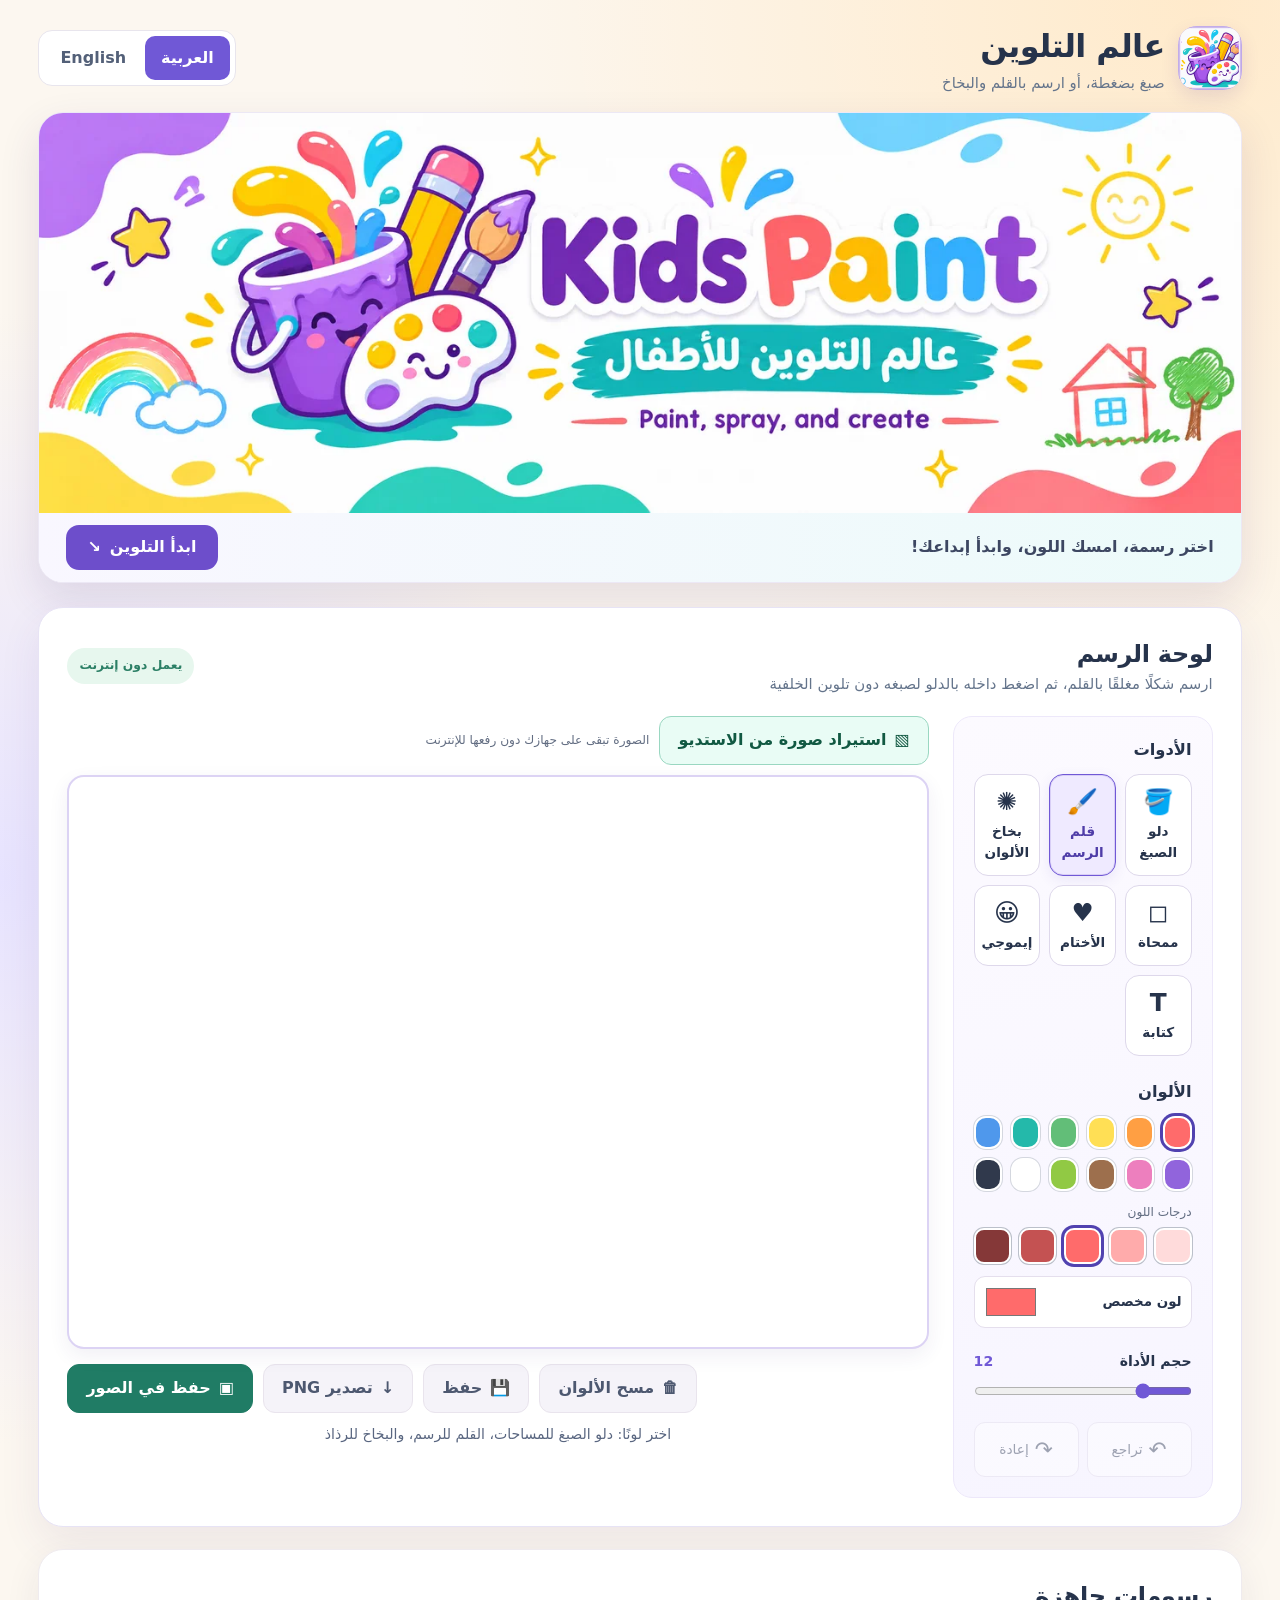
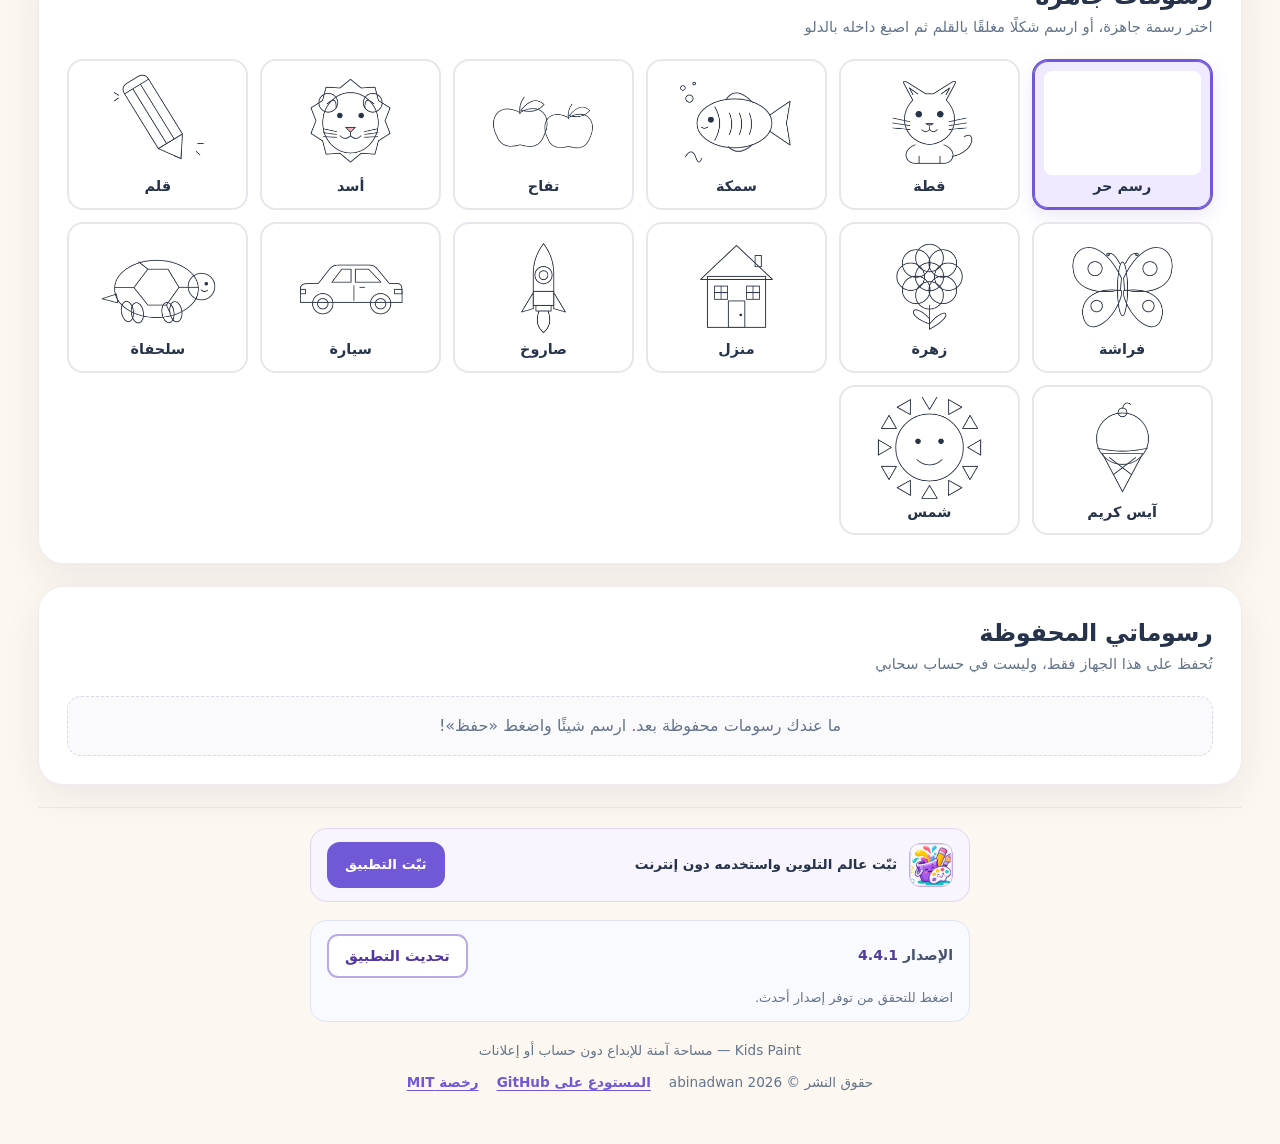
==== commit 36e70ec1: "Prevent unintended mobile page zoom while keeping responsive drawing layout (v4.4.1)" ====
--- a/index.html
+++ b/index.html
@@ -4,7 +4,7 @@
   <meta charset="utf-8">
   <meta name="viewport" content="width=device-width, initial-scale=1">
   <meta name="theme-color" content="#7058d6">
-  <meta name="app-version" content="4.4.0">
+  <meta name="app-version" content="4.4.1">
   <meta name="apple-mobile-web-app-capable" content="yes">
   <meta name="apple-mobile-web-app-status-bar-style" content="default">
   <meta name="apple-mobile-web-app-title" content="عالم التلوين">
@@ -13,9 +13,9 @@
   <title>عالم التلوين | Kids Paint</title>
   <link rel="icon" type="image/x-icon" href="favicon.ico?v=4.0.0">
   <link rel="apple-touch-icon" href="apple-touch-icon.png?v=4.0.0">
-  <link rel="stylesheet" href="style.css?v=4.4.0">
+  <link rel="stylesheet" href="style.css?v=4.4.1">
   <script src="drawing.js?v=4.4.0" defer></script>
-  <script src="pwa.js?v=4.3.0" defer></script>
+  <script src="pwa.js?v=4.4.1" defer></script>
 </head>
 <body>
   <div class="app-shell">
@@ -158,7 +158,7 @@
       </div>
       <div class="footer-update">
         <div class="footer-update-top">
-          <span class="footer-version"><span data-pwa-ar="الإصدار" data-pwa-en="Version">الإصدار</span> <bdi id="appVersionLabel">4.4.0</bdi></span>
+          <span class="footer-version"><span data-pwa-ar="الإصدار" data-pwa-en="Version">الإصدار</span> <bdi id="appVersionLabel">4.4.1</bdi></span>
           <button type="button" id="checkUpdateBtn" class="update-cta" data-pwa-ar="تحديث التطبيق" data-pwa-en="Update app">تحديث التطبيق</button>
         </div>
         <p id="updateStatus" class="update-status" role="status" aria-live="polite" aria-atomic="true" data-pwa-ar="اضغط للتحقق من توفر إصدار أحدث." data-pwa-en="Tap to check for a newer version.">اضغط للتحقق من توفر إصدار أحدث.</p>
--- a/style.css
+++ b/style.css
@@ -309,3 +309,17 @@
 @media (max-width: 380px) and (orientation: portrait) {
   .tool-panel .tool-buttons { grid-template-columns: repeat(3, minmax(0, 1fr)); }
 }
+
+
+/* v4.4.1 — stable screen layout, no accidental touch-page zoom.
+   Keep browser accessibility zoom available via browser/OS settings. */
+html { width:100%; max-width:100%; overflow-x:clip; -webkit-text-size-adjust:100%; text-size-adjust:100%; }
+body { width:100%; max-width:100%; overflow-x:clip; }
+.app-shell { max-width:100%; min-width:0; touch-action:pan-y; overscroll-behavior-x:none; }
+.canvas-area, .drawing-layout, .workspace-card, .tool-panel { min-width:0; }
+img, canvas { max-width:100%; }
+.canvas-stage, #paintCanvas { touch-action:none; }
+@media (max-width:760px) {
+  /* At 16px or above, input focus does not auto-enlarge Safari's page. */
+  input:not([type="range"]), textarea, select { font-size:16px; }
+}
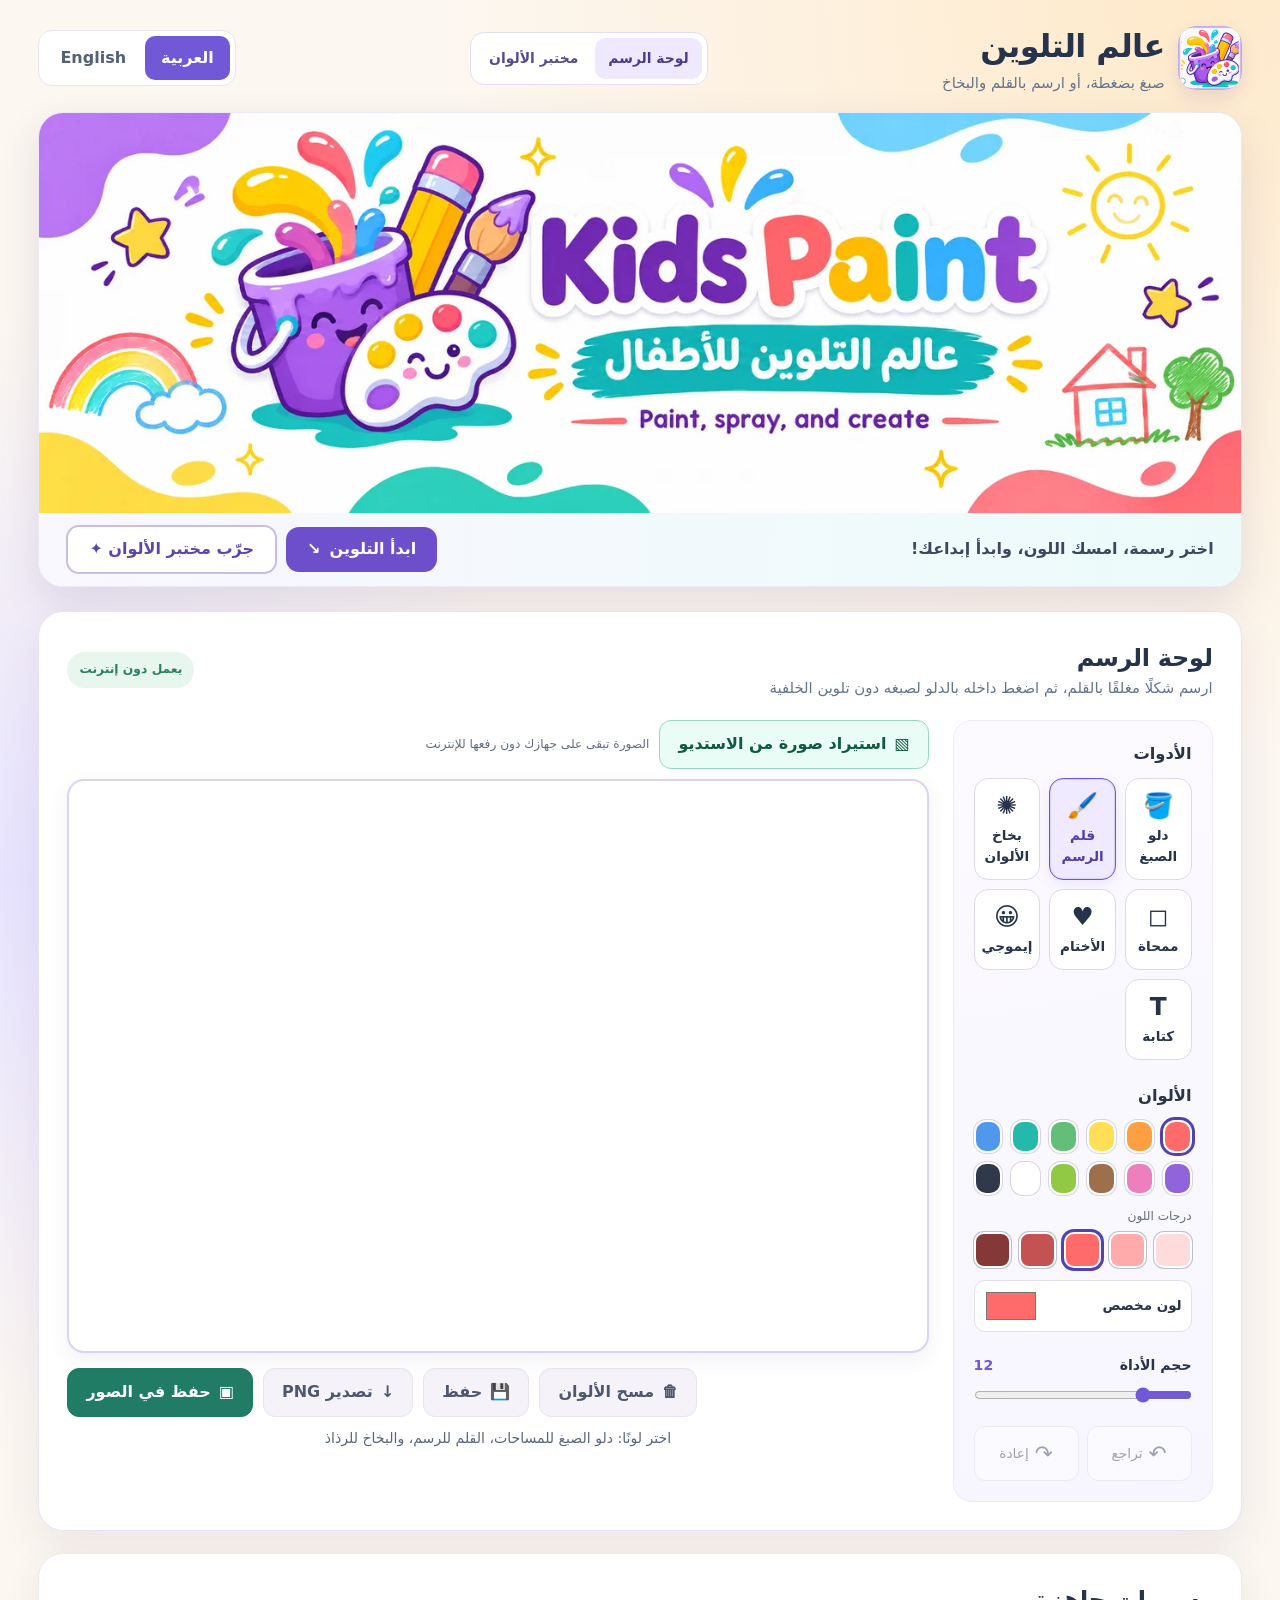
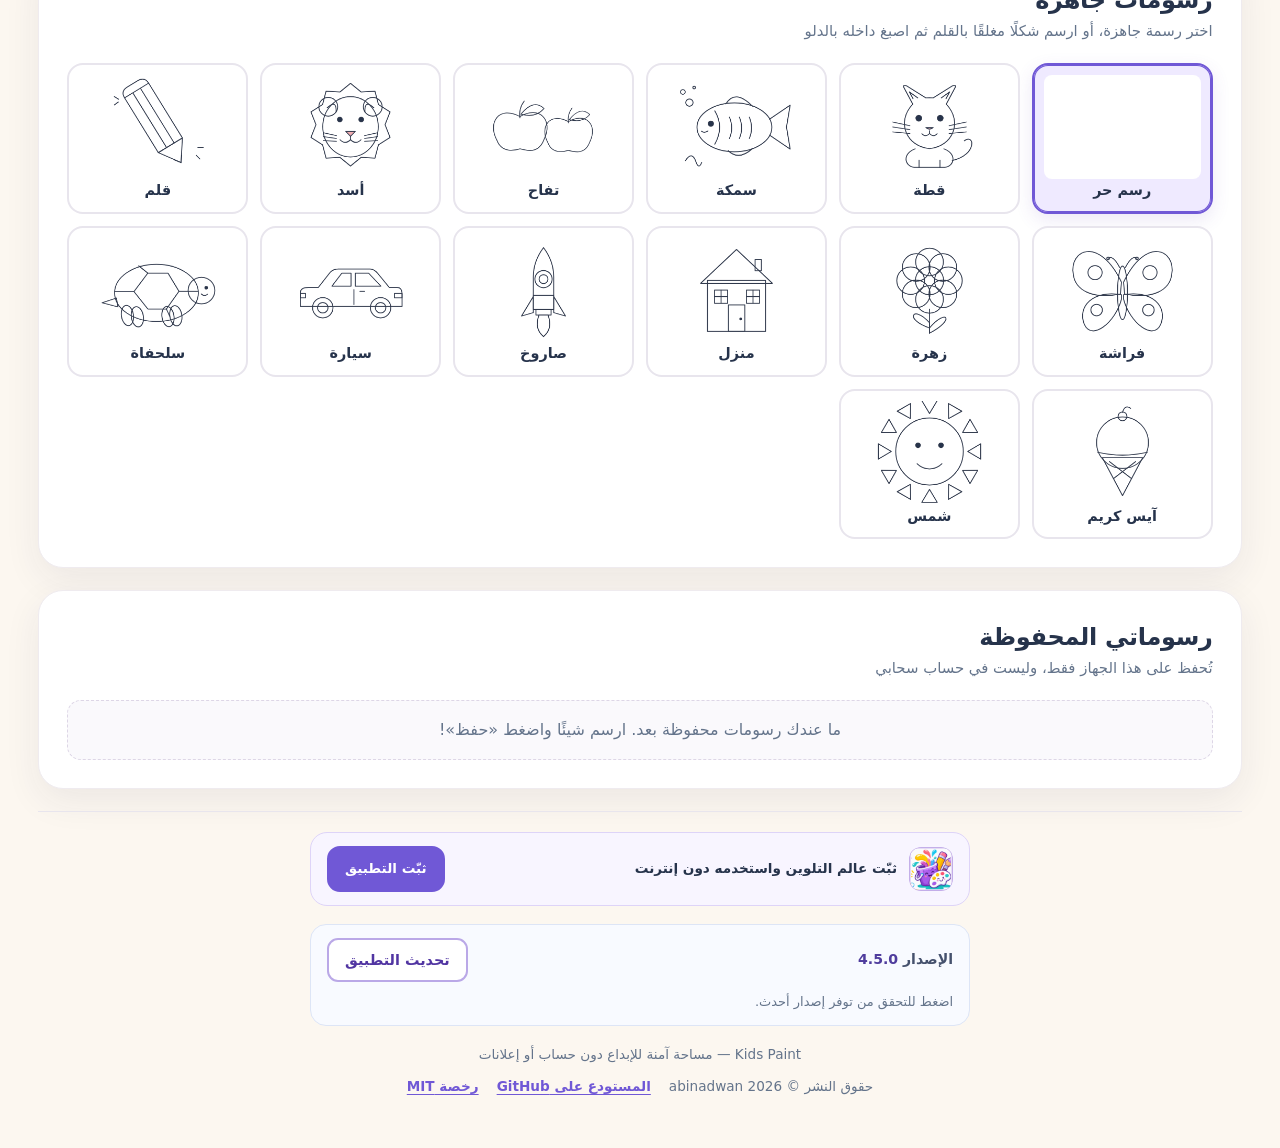
==== commit 737dced5: "Connect Color Lab to Kids Paint navigation and transfer custom colors to drawing" ====
--- a/index.html
+++ b/index.html
@@ -4,7 +4,7 @@
   <meta charset="utf-8">
   <meta name="viewport" content="width=device-width, initial-scale=1">
   <meta name="theme-color" content="#7058d6">
-  <meta name="app-version" content="4.4.1">
+  <meta name="app-version" content="4.5.0">
   <meta name="apple-mobile-web-app-capable" content="yes">
   <meta name="apple-mobile-web-app-status-bar-style" content="default">
   <meta name="apple-mobile-web-app-title" content="عالم التلوين">
@@ -13,8 +13,8 @@
   <title>عالم التلوين | Kids Paint</title>
   <link rel="icon" type="image/x-icon" href="favicon.ico?v=4.0.0">
   <link rel="apple-touch-icon" href="apple-touch-icon.png?v=4.0.0">
-  <link rel="stylesheet" href="style.css?v=4.4.1">
-  <script src="drawing.js?v=4.4.0" defer></script>
+  <link rel="stylesheet" href="style.css?v=4.5.0">
+  <script src="drawing.js?v=4.5.0" defer></script>
   <script src="pwa.js?v=4.4.1" defer></script>
 </head>
 <body>
@@ -27,6 +27,10 @@
           <p data-i18n="subtitle">صبغ بضغطة، أو ارسم بالقلم والبخاخ</p>
         </div>
       </div>
+      <nav class="app-pages-nav" aria-label="Pages / الصفحات">
+        <a href="./index.html" aria-current="page" data-pwa-ar="لوحة الرسم" data-pwa-en="Drawing page">لوحة الرسم</a>
+        <a href="./color-lab.html" data-pwa-ar="مختبر الألوان" data-pwa-en="Color Lab">مختبر الألوان</a>
+      </nav>
       <nav class="lang-switch" aria-label="Language / اللغة">
         <button id="langAr" type="button" data-lang="ar" aria-pressed="true">العربية</button>
         <button id="langEn" type="button" data-lang="en" aria-pressed="false">English</button>
@@ -39,6 +43,7 @@
         <p id="heroCaption" data-i18n="heroCaption">اختر رسمة، امسك اللون، وابدأ إبداعك!</p>
         <div class="hero-actions">
           <a class="hero-cta" href="#workspaceTitle"><span data-i18n="startPainting">ابدأ التلوين</span><span aria-hidden="true">↘</span></a>
+          <a class="hero-cta lab-cta" href="./color-lab.html" data-pwa-ar="جرّب مختبر الألوان ✦" data-pwa-en="Try the Color Lab ✦">جرّب مختبر الألوان ✦</a>
         </div>
       </div>
       <p id="offlineReady" class="offline-ready" hidden data-pwa-ar="جاهز للعمل دون إنترنت بعد أول تحميل" data-pwa-en="Ready for offline use after the first download">جاهز للعمل دون إنترنت بعد أول تحميل</p>
@@ -158,7 +163,7 @@
       </div>
       <div class="footer-update">
         <div class="footer-update-top">
-          <span class="footer-version"><span data-pwa-ar="الإصدار" data-pwa-en="Version">الإصدار</span> <bdi id="appVersionLabel">4.4.1</bdi></span>
+          <span class="footer-version"><span data-pwa-ar="الإصدار" data-pwa-en="Version">الإصدار</span> <bdi id="appVersionLabel">4.5.0</bdi></span>
           <button type="button" id="checkUpdateBtn" class="update-cta" data-pwa-ar="تحديث التطبيق" data-pwa-en="Update app">تحديث التطبيق</button>
         </div>
         <p id="updateStatus" class="update-status" role="status" aria-live="polite" aria-atomic="true" data-pwa-ar="اضغط للتحقق من توفر إصدار أحدث." data-pwa-en="Tap to check for a newer version.">اضغط للتحقق من توفر إصدار أحدث.</p>
--- a/style.css
+++ b/style.css
@@ -323,3 +323,18 @@
   /* At 16px or above, input focus does not auto-enlarge Safari's page. */
   input:not([type="range"]), textarea, select { font-size:16px; }
 }
+
+/* v4.5.0 — route between drawing and Color Lab, preserving compact mobile layout. */
+.app-pages-nav { display:flex; align-items:center; gap:4px; border:1px solid #e5dcf5; padding:5px; background:#fff; border-radius:14px; flex-wrap:wrap; }
+.app-pages-nav a { color:#594990; text-decoration:none; padding:9px 13px; font-weight:750; font-size:.87rem; border-radius:10px; min-height:41px; display:inline-flex; align-items:center; justify-content:center; }
+.app-pages-nav a[aria-current="page"] { background:#eee9ff; color:#4d398e; }
+.app-pages-nav a:focus-visible { outline:3px solid #23b5bb; outline-offset:2px; }
+.hero-cta.lab-cta { background:#fff; color:#5c46ad; border:2px solid #c9bce9; }
+.hero-cta.lab-cta:hover { background:#eee8ff; }
+@media (max-width:760px) {
+  .app-pages-nav { order:3; width:100%; justify-content:stretch; }
+  .app-pages-nav a { flex:1; white-space:nowrap; }
+}
+@media (max-width:380px) {
+  .app-pages-nav a { font-size:.78rem; padding:8px 7px; }
+}
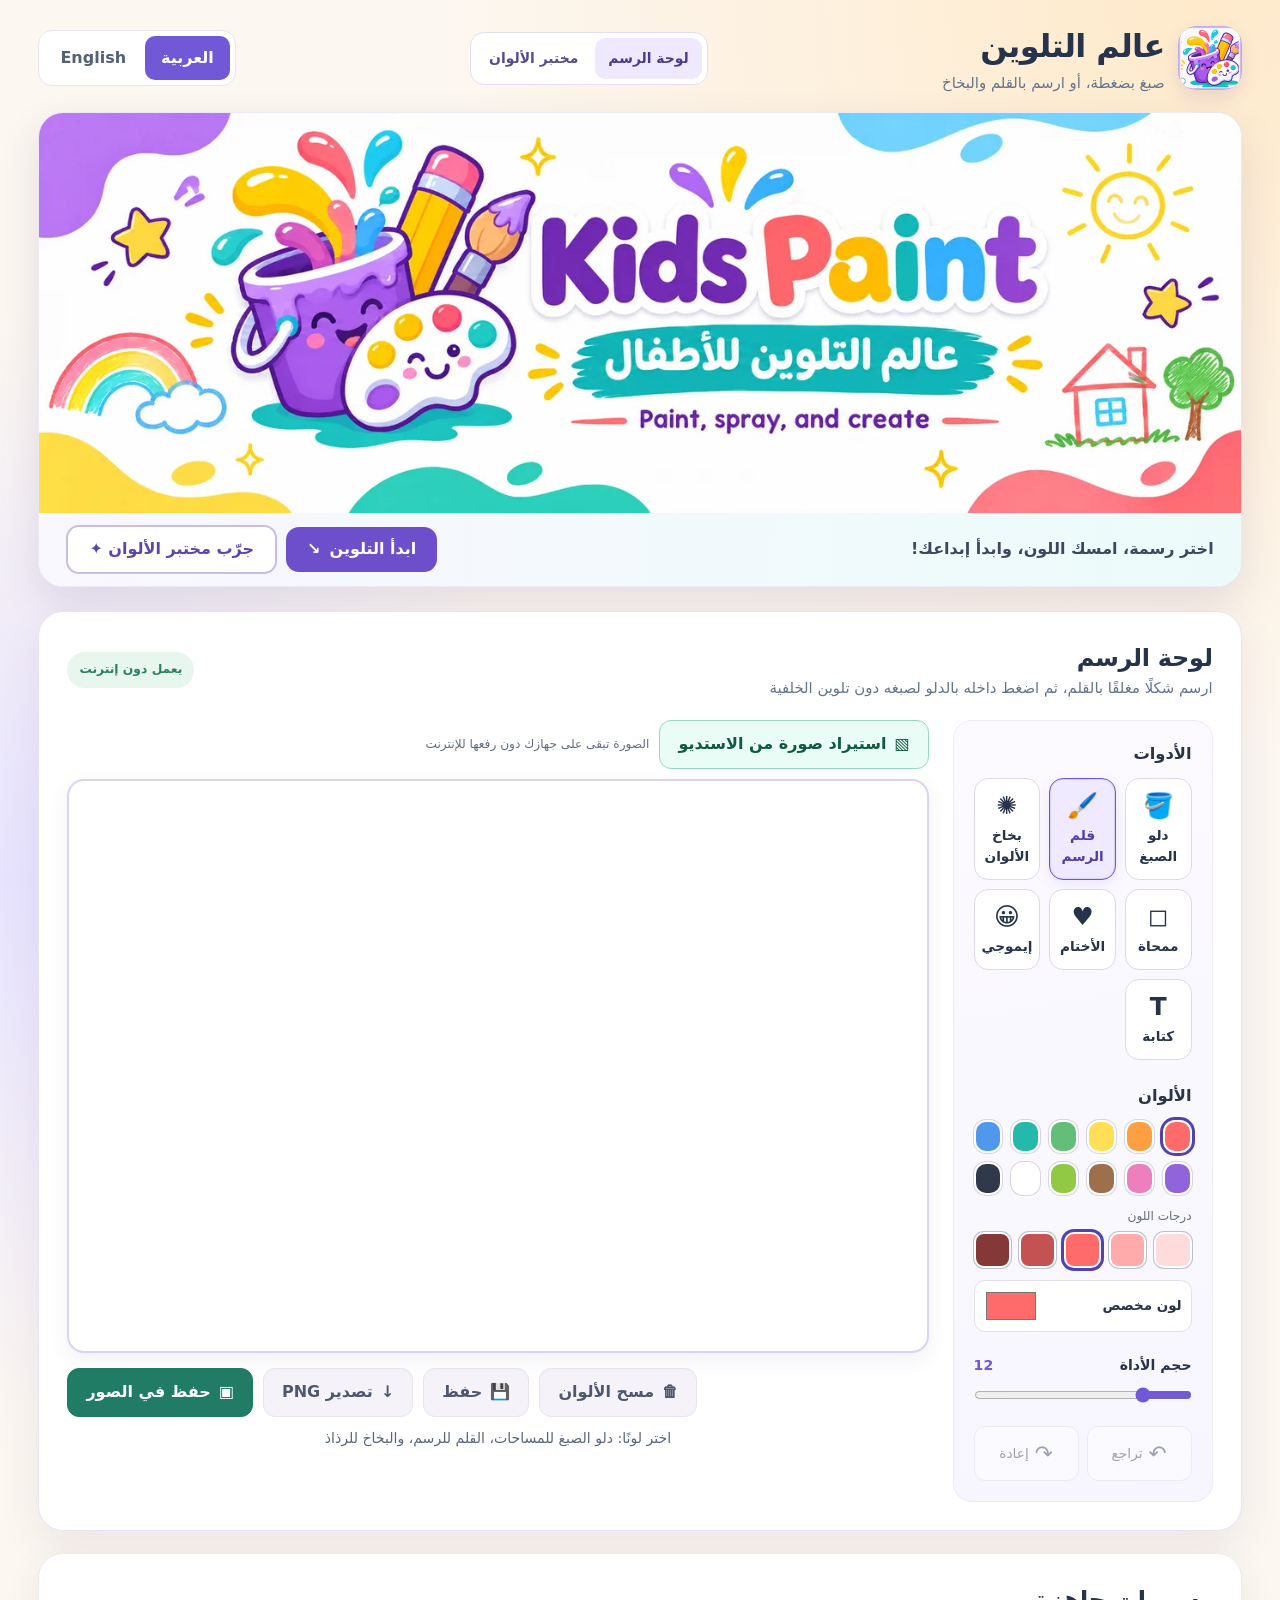
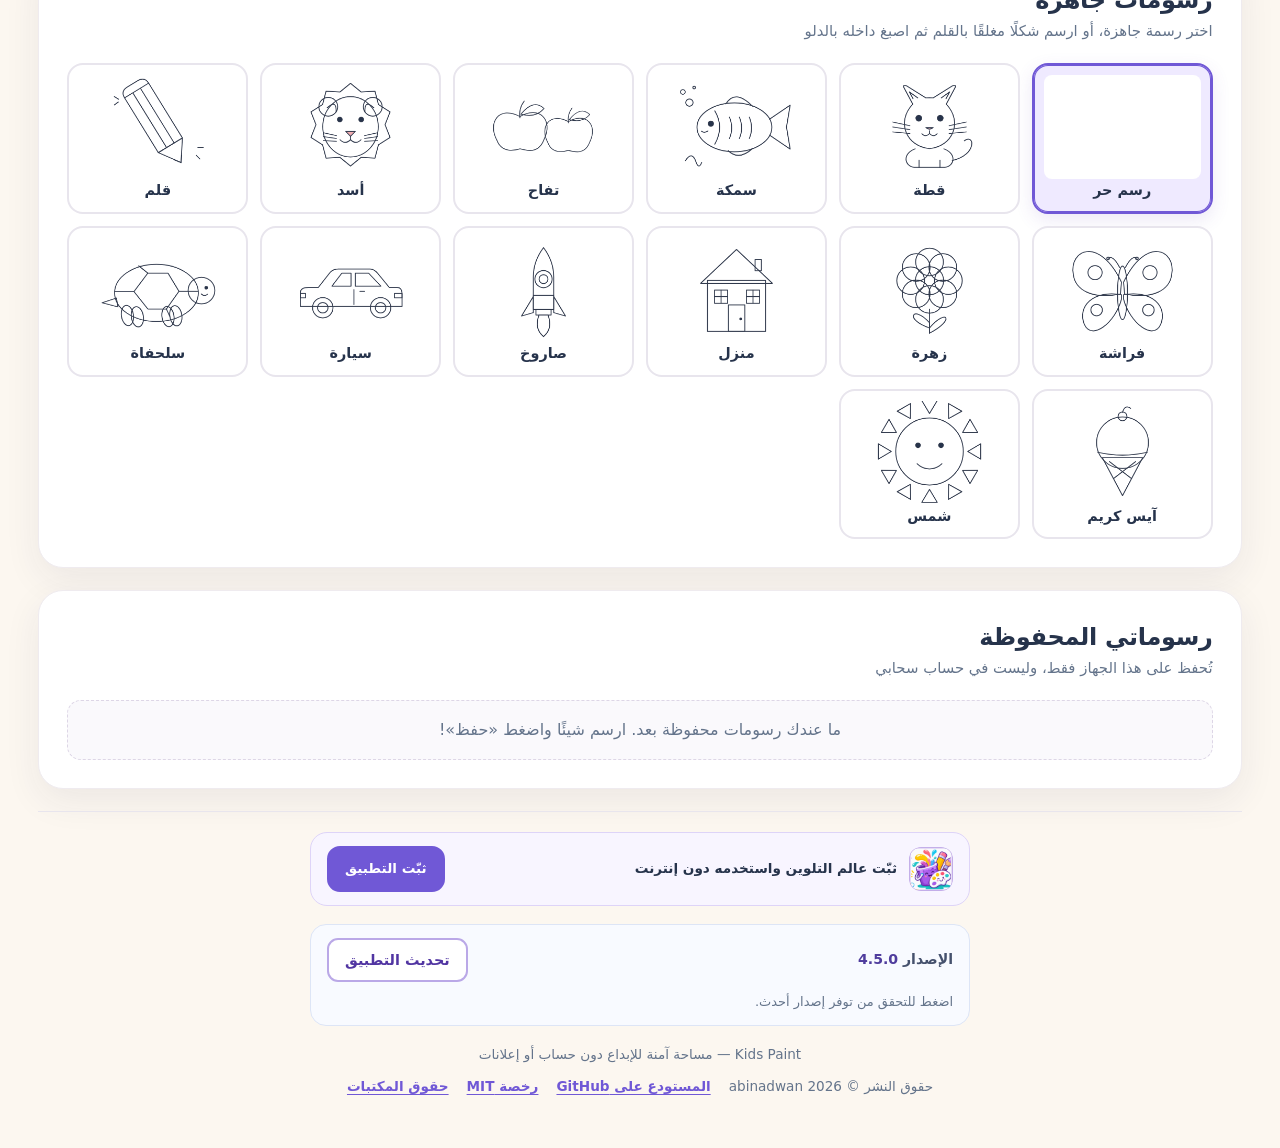
==== commit 7275c602: "Update feature index and make third-party attribution visible in Kids Paint" ====
--- a/index.html
+++ b/index.html
@@ -174,6 +174,7 @@
         <nav class="footer-links" aria-label="Project links / روابط المشروع">
           <a href="https://github.com/abinadwan/kids-paint" target="_blank" rel="noopener noreferrer" data-i18n="repositoryLink">المستودع على GitHub</a>
           <a href="https://github.com/abinadwan/kids-paint/blob/main/LICENSE" target="_blank" rel="noopener noreferrer" data-i18n="licenseLink">رخصة MIT</a>
+          <a href="https://github.com/abinadwan/kids-paint/blob/main/THIRD_PARTY_NOTICES.md" target="_blank" rel="noopener noreferrer" data-pwa-ar="حقوق المكتبات" data-pwa-en="Third-party licenses">حقوق المكتبات</a>
         </nav>
       </div>
     </footer>
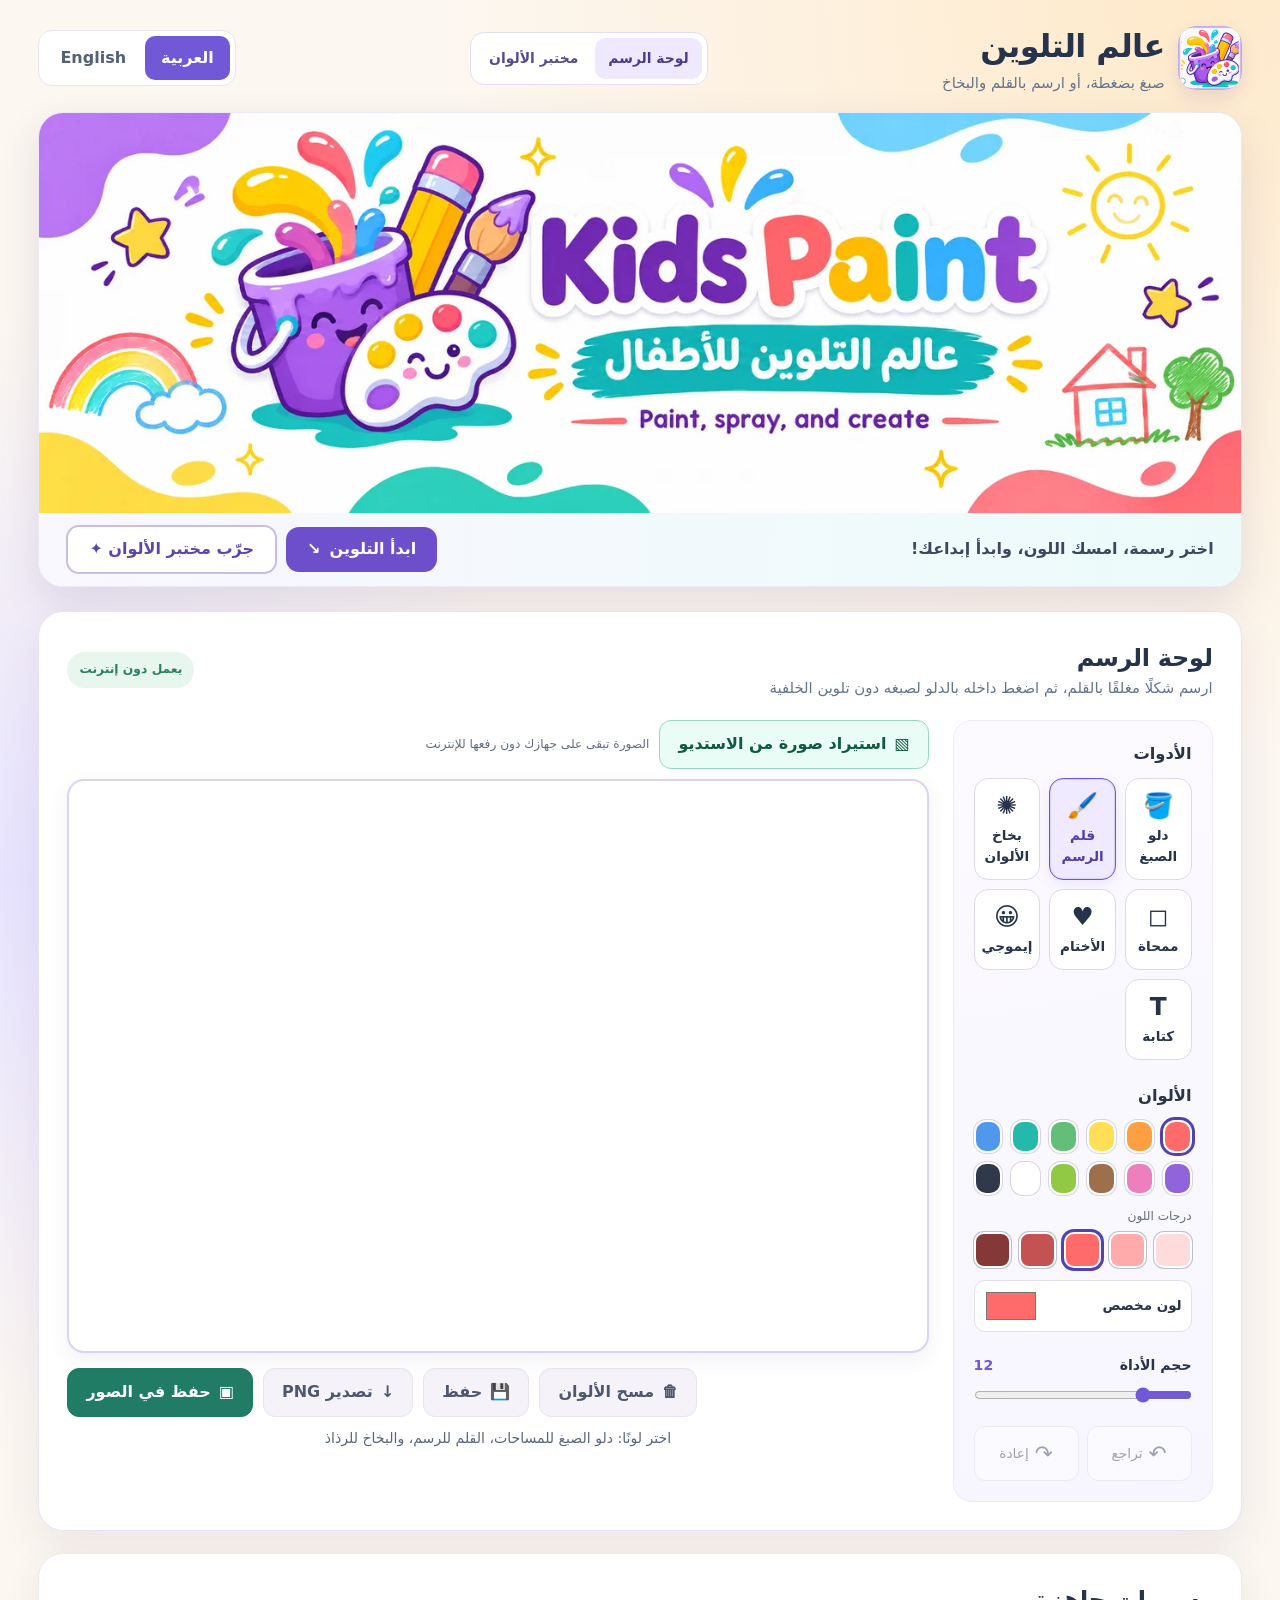
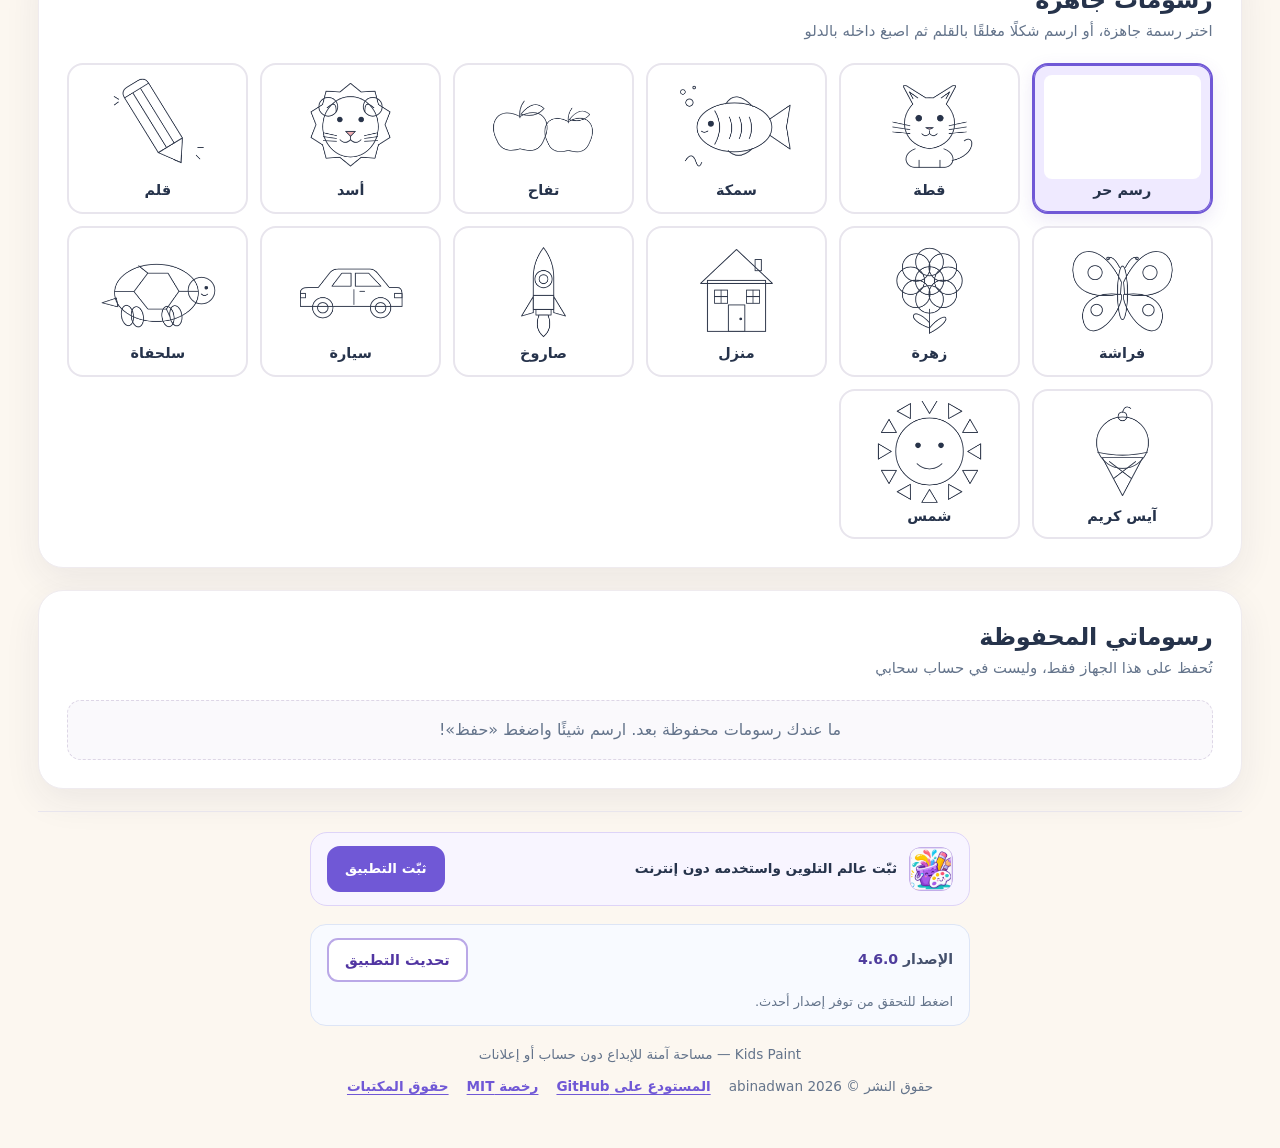
==== commit 6bf0f18e: "Prepare v4.6.0 PWA cache, release indicators, and regression tests" ====
--- a/index.html
+++ b/index.html
@@ -4,7 +4,7 @@
   <meta charset="utf-8">
   <meta name="viewport" content="width=device-width, initial-scale=1">
   <meta name="theme-color" content="#7058d6">
-  <meta name="app-version" content="4.5.0">
+  <meta name="app-version" content="4.6.0">
   <meta name="apple-mobile-web-app-capable" content="yes">
   <meta name="apple-mobile-web-app-status-bar-style" content="default">
   <meta name="apple-mobile-web-app-title" content="عالم التلوين">
@@ -163,7 +163,7 @@
       </div>
       <div class="footer-update">
         <div class="footer-update-top">
-          <span class="footer-version"><span data-pwa-ar="الإصدار" data-pwa-en="Version">الإصدار</span> <bdi id="appVersionLabel">4.5.0</bdi></span>
+          <span class="footer-version"><span data-pwa-ar="الإصدار" data-pwa-en="Version">الإصدار</span> <bdi id="appVersionLabel">4.6.0</bdi></span>
           <button type="button" id="checkUpdateBtn" class="update-cta" data-pwa-ar="تحديث التطبيق" data-pwa-en="Update app">تحديث التطبيق</button>
         </div>
         <p id="updateStatus" class="update-status" role="status" aria-live="polite" aria-atomic="true" data-pwa-ar="اضغط للتحقق من توفر إصدار أحدث." data-pwa-en="Tap to check for a newer version.">اضغط للتحقق من توفر إصدار أحدث.</p>
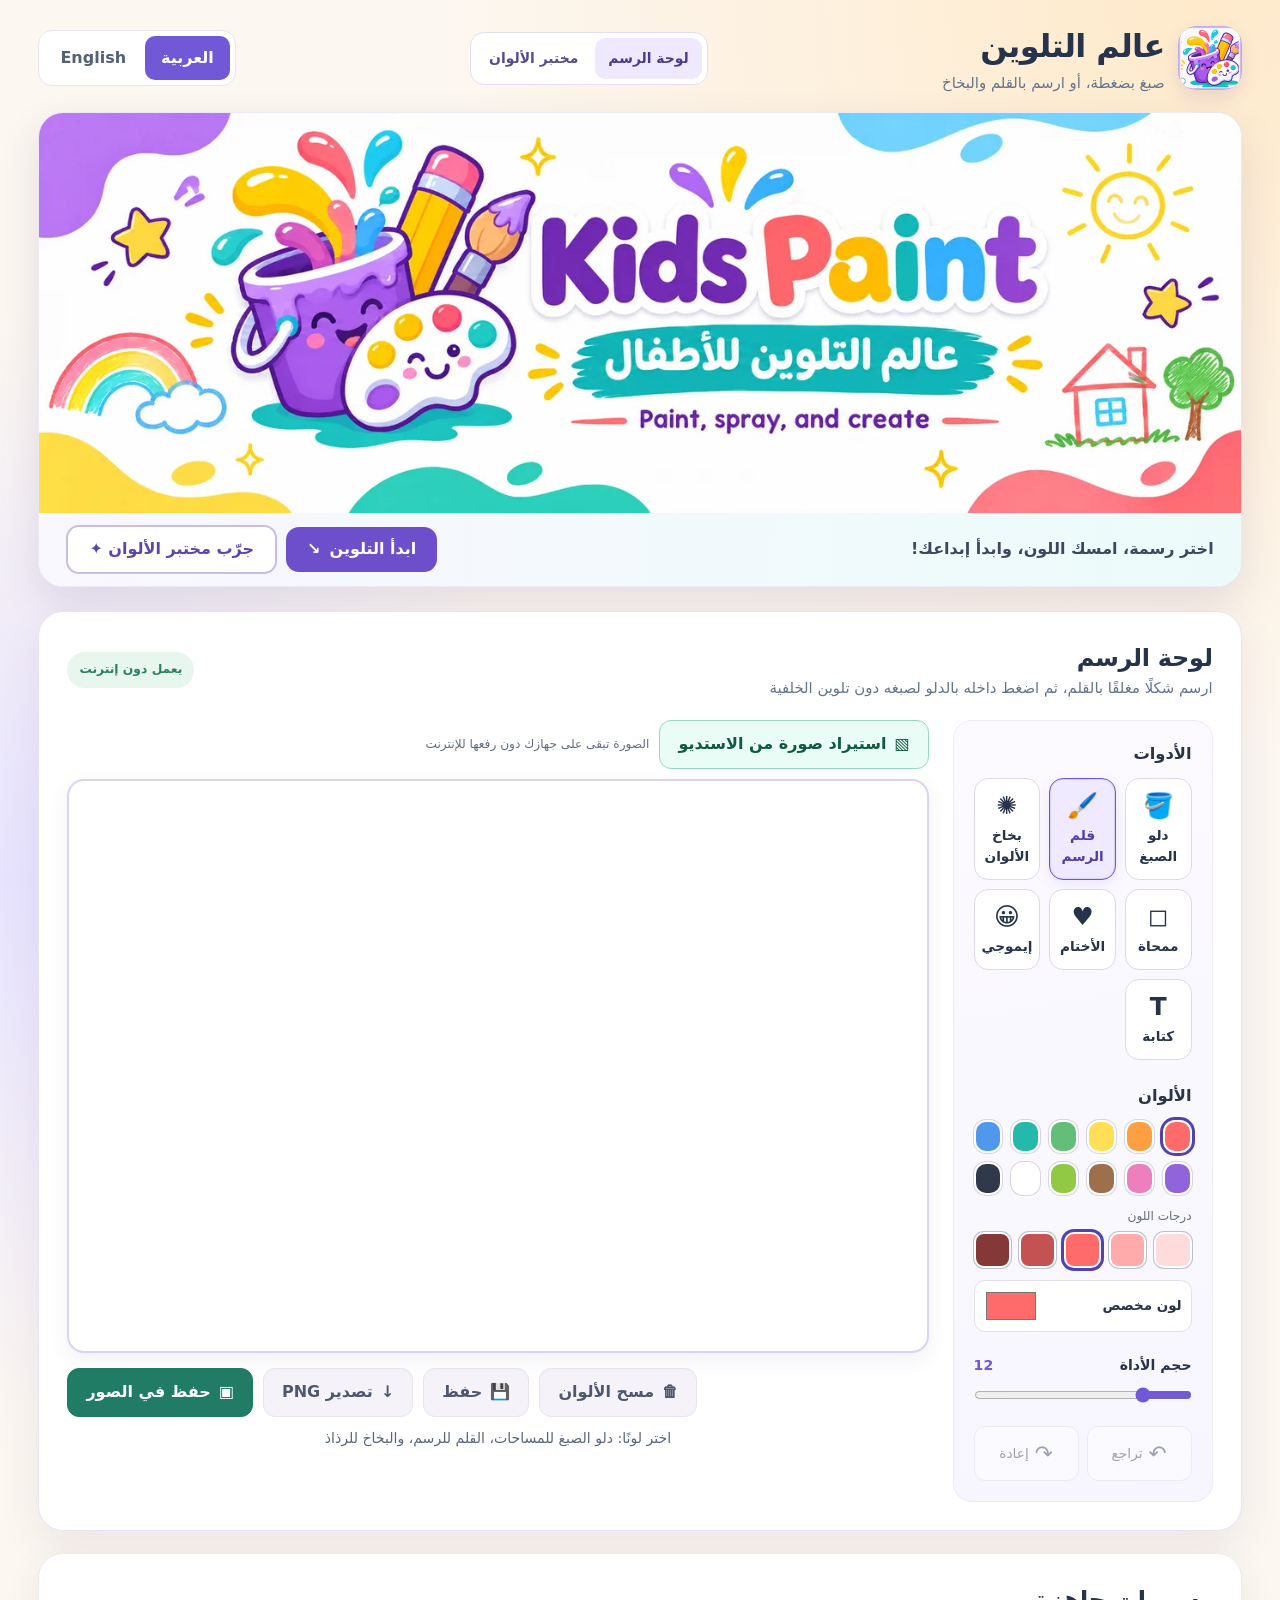
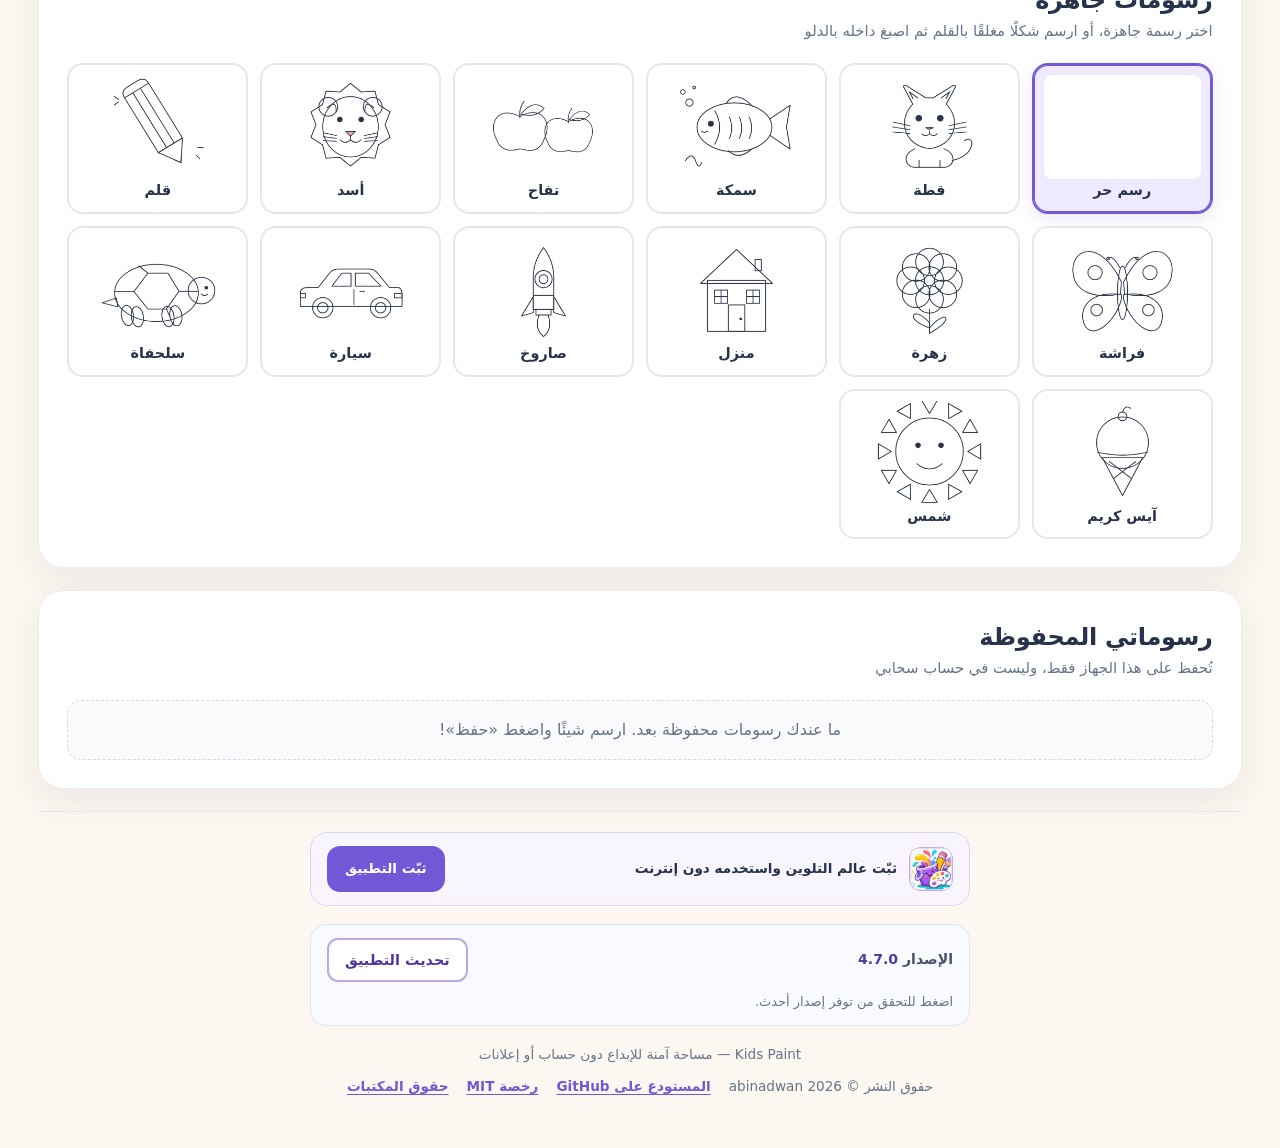
==== commit 2c7e172b: "Prepare v4.7.0 offline PWA assets, unified footer version, and cache regression tests" ====
--- a/index.html
+++ b/index.html
@@ -4,7 +4,7 @@
   <meta charset="utf-8">
   <meta name="viewport" content="width=device-width, initial-scale=1">
   <meta name="theme-color" content="#7058d6">
-  <meta name="app-version" content="4.6.0">
+  <meta name="app-version" content="4.7.0">
   <meta name="apple-mobile-web-app-capable" content="yes">
   <meta name="apple-mobile-web-app-status-bar-style" content="default">
   <meta name="apple-mobile-web-app-title" content="عالم التلوين">
@@ -15,7 +15,7 @@
   <link rel="apple-touch-icon" href="apple-touch-icon.png?v=4.0.0">
   <link rel="stylesheet" href="style.css?v=4.5.0">
   <script src="drawing.js?v=4.5.0" defer></script>
-  <script src="pwa.js?v=4.4.1" defer></script>
+  <script src="pwa.js?v=4.7.0" defer></script>
 </head>
 <body>
   <div class="app-shell">
@@ -163,7 +163,7 @@
       </div>
       <div class="footer-update">
         <div class="footer-update-top">
-          <span class="footer-version"><span data-pwa-ar="الإصدار" data-pwa-en="Version">الإصدار</span> <bdi id="appVersionLabel">4.6.0</bdi></span>
+          <span class="footer-version"><span data-pwa-ar="الإصدار" data-pwa-en="Version">الإصدار</span> <bdi id="appVersionLabel">4.7.0</bdi></span>
           <button type="button" id="checkUpdateBtn" class="update-cta" data-pwa-ar="تحديث التطبيق" data-pwa-en="Update app">تحديث التطبيق</button>
         </div>
         <p id="updateStatus" class="update-status" role="status" aria-live="polite" aria-atomic="true" data-pwa-ar="اضغط للتحقق من توفر إصدار أحدث." data-pwa-en="Tap to check for a newer version.">اضغط للتحقق من توفر إصدار أحدث.</p>
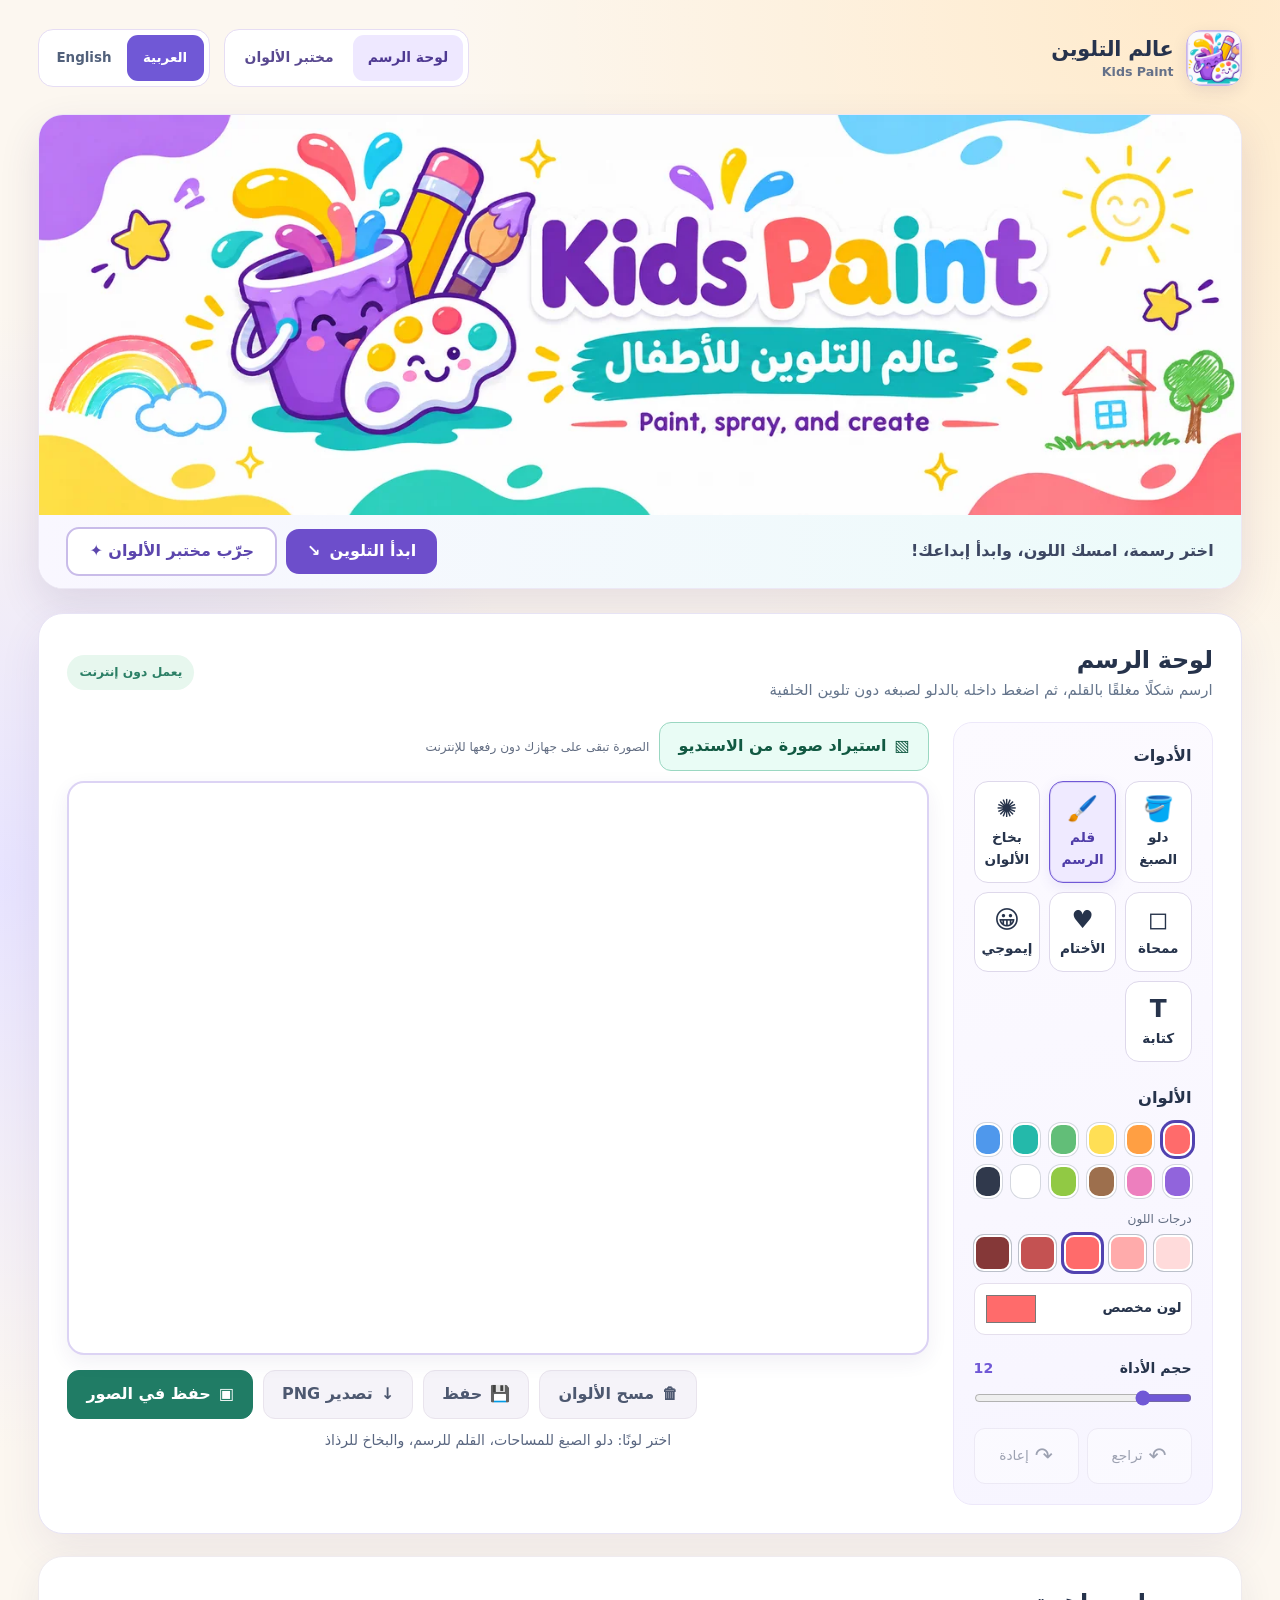
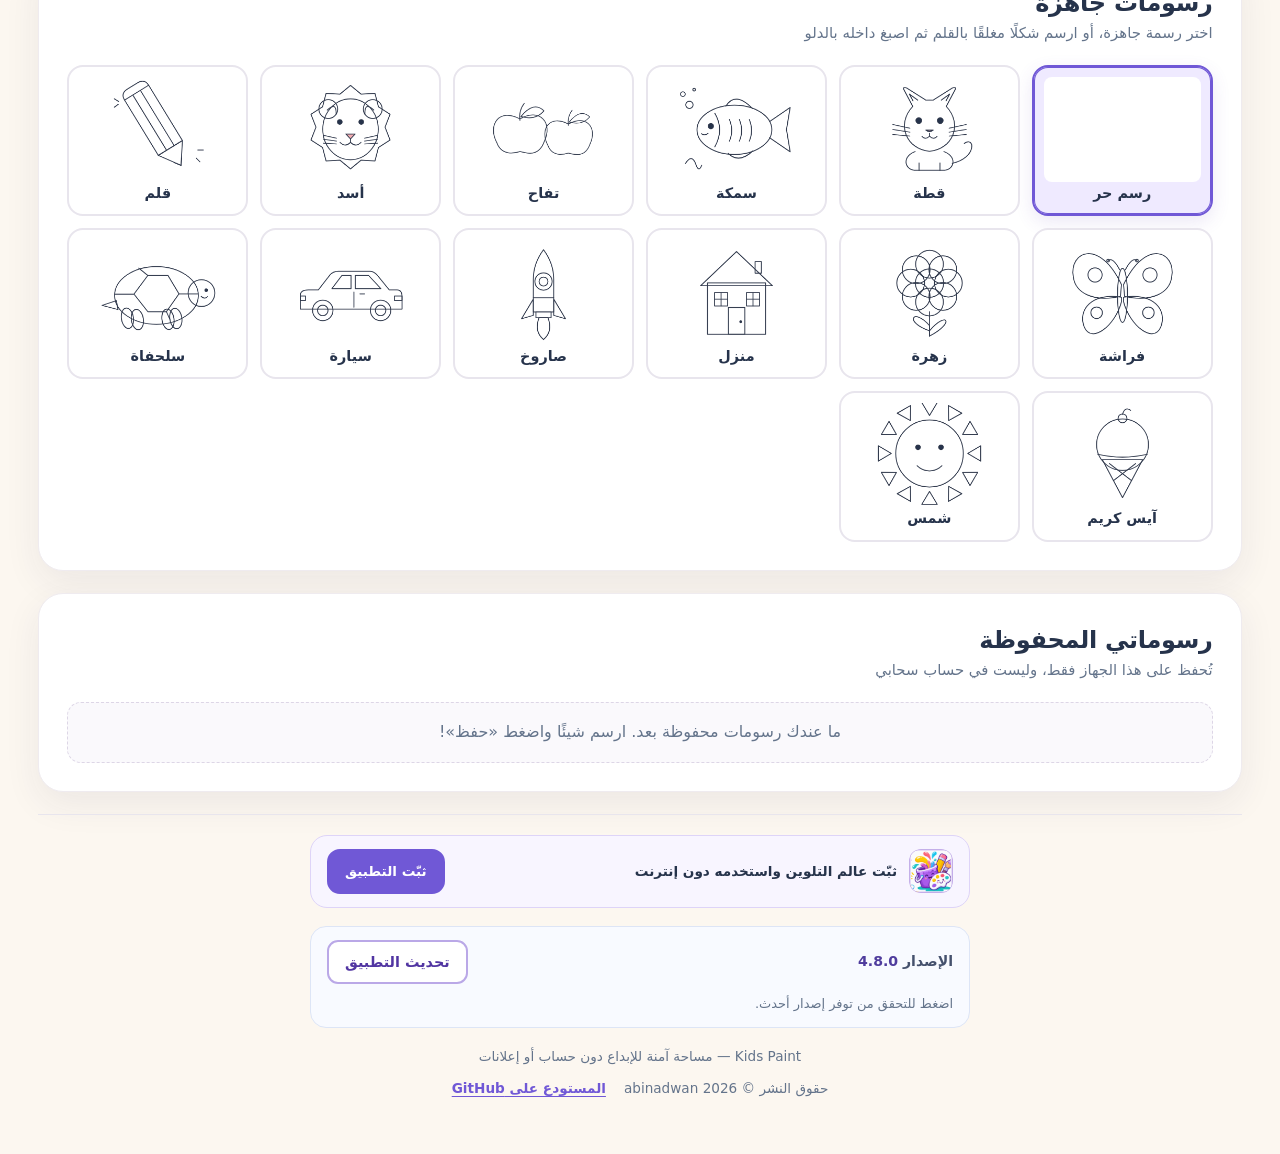
==== commit ab18633a: "Unify Drawing navigation and language controls, remove license footer links, bump v4.8.0" ====
--- a/index.html
+++ b/index.html
@@ -4,7 +4,7 @@
   <meta charset="utf-8">
   <meta name="viewport" content="width=device-width, initial-scale=1">
   <meta name="theme-color" content="#7058d6">
-  <meta name="app-version" content="4.7.0">
+  <meta name="app-version" content="4.8.0">
   <meta name="apple-mobile-web-app-capable" content="yes">
   <meta name="apple-mobile-web-app-status-bar-style" content="default">
   <meta name="apple-mobile-web-app-title" content="عالم التلوين">
@@ -13,25 +13,26 @@
   <title>عالم التلوين | Kids Paint</title>
   <link rel="icon" type="image/x-icon" href="favicon.ico?v=4.0.0">
   <link rel="apple-touch-icon" href="apple-touch-icon.png?v=4.0.0">
-  <link rel="stylesheet" href="style.css?v=4.5.0">
+  <link rel="stylesheet" href="style.css?v=4.5.0"
+  ><link rel="stylesheet" href="assets/site-header.css?v=4.8.0">
   <script src="drawing.js?v=4.5.0" defer></script>
   <script src="pwa.js?v=4.7.0" defer></script>
 </head>
 <body>
   <div class="app-shell">
-    <header class="app-header">
-      <div class="brand">
-        <img class="brand-icon" src="assets/app-icon.png" width="64" height="64" alt="" aria-hidden="true">
-        <div>
-          <h1 data-i18n="title">عالم التلوين</h1>
-          <p data-i18n="subtitle">صبغ بضغطة، أو ارسم بالقلم والبخاخ</p>
-        </div>
-      </div>
-      <nav class="app-pages-nav" aria-label="Pages / الصفحات">
+    <header class="site-header">
+      <a class="site-brand" href="./index.html" aria-label="Kids Paint — عالم التلوين">
+        <img src="assets/app-icon.png" width="56" height="56" alt="" aria-hidden="true">
+        <span class="site-brand-copy">
+          <strong class="site-brand-name" data-i18n="title">عالم التلوين</strong>
+          <small class="site-brand-tagline">Kids Paint</small>
+        </span>
+      </a>
+      <nav class="site-pages" aria-label="Pages / الصفحات">
         <a href="./index.html" aria-current="page" data-pwa-ar="لوحة الرسم" data-pwa-en="Drawing page">لوحة الرسم</a>
         <a href="./color-lab.html" data-pwa-ar="مختبر الألوان" data-pwa-en="Color Lab">مختبر الألوان</a>
       </nav>
-      <nav class="lang-switch" aria-label="Language / اللغة">
+      <nav class="site-languages" aria-label="Language / اللغة">
         <button id="langAr" type="button" data-lang="ar" aria-pressed="true">العربية</button>
         <button id="langEn" type="button" data-lang="en" aria-pressed="false">English</button>
       </nav>
@@ -163,7 +164,7 @@
       </div>
       <div class="footer-update">
         <div class="footer-update-top">
-          <span class="footer-version"><span data-pwa-ar="الإصدار" data-pwa-en="Version">الإصدار</span> <bdi id="appVersionLabel">4.7.0</bdi></span>
+          <span class="footer-version"><span data-pwa-ar="الإصدار" data-pwa-en="Version">الإصدار</span> <bdi id="appVersionLabel">4.8.0</bdi></span>
           <button type="button" id="checkUpdateBtn" class="update-cta" data-pwa-ar="تحديث التطبيق" data-pwa-en="Update app">تحديث التطبيق</button>
         </div>
         <p id="updateStatus" class="update-status" role="status" aria-live="polite" aria-atomic="true" data-pwa-ar="اضغط للتحقق من توفر إصدار أحدث." data-pwa-en="Tap to check for a newer version.">اضغط للتحقق من توفر إصدار أحدث.</p>
@@ -173,8 +174,6 @@
         <span><span data-i18n="copyright">حقوق النشر</span> © 2026 <bdi>abinadwan</bdi></span>
         <nav class="footer-links" aria-label="Project links / روابط المشروع">
           <a href="https://github.com/abinadwan/kids-paint" target="_blank" rel="noopener noreferrer" data-i18n="repositoryLink">المستودع على GitHub</a>
-          <a href="https://github.com/abinadwan/kids-paint/blob/main/LICENSE" target="_blank" rel="noopener noreferrer" data-i18n="licenseLink">رخصة MIT</a>
-          <a href="https://github.com/abinadwan/kids-paint/blob/main/THIRD_PARTY_NOTICES.md" target="_blank" rel="noopener noreferrer" data-pwa-ar="حقوق المكتبات" data-pwa-en="Third-party licenses">حقوق المكتبات</a>
         </nav>
       </div>
     </footer>
--- a/assets/site-header.css
+++ b/assets/site-header.css
@@ -0,0 +1,123 @@
+/* Kids Paint 4.8.0 — single shared responsive header used by Drawing and Color Lab.
+ * One stylesheet keeps navigation, logo and both language buttons aligned on every page.
+ */
+.app-shell,.lab-shell{
+  width:min(1450px,100%);
+  max-width:100%;
+  min-width:0;
+  margin-inline:auto;
+  padding:20px clamp(12px,3vw,40px) 26px;
+}
+.lab-shell > main{width:min(1100px,100%);margin-inline:auto;min-width:0}
+.site-header{
+  display:grid;
+  grid-template-columns:minmax(0,1fr) auto auto;
+  align-items:center;
+  gap:14px;
+  min-height:76px;
+  margin:0 0 18px;
+  padding:0;
+}
+.site-brand{
+  display:flex;
+  align-items:center;
+  gap:12px;
+  min-width:0;
+  width:fit-content;
+  max-width:100%;
+  text-decoration:none;
+  color:#27334d;
+}
+.site-brand img{
+  width:56px;
+  height:56px;
+  flex:0 0 56px;
+  border-radius:16px;
+  object-fit:cover;
+  background:white;
+  box-shadow:0 5px 16px rgba(46,39,85,.10);
+}
+.site-brand-copy{display:flex;flex-direction:column;gap:2px;min-width:0;line-height:1.27}
+.site-brand-name{font-size:clamp(1.08rem,1.8vw,1.3rem);font-weight:850;letter-spacing:-.01em;color:#27334d;margin:0}
+.site-brand-tagline{font-size:.79rem;font-weight:650;color:#657189}
+.site-pages{
+  display:flex;
+  gap:4px;
+  align-items:center;
+  padding:5px;
+  margin:0;
+  border:1px solid #e6ddf4;
+  border-radius:15px;
+  background:#fff;
+  min-width:0;
+}
+.site-pages a{
+  display:inline-flex;
+  align-items:center;
+  justify-content:center;
+  text-align:center;
+  min-height:46px;
+  padding:9px 15px;
+  border-radius:11px;
+  text-decoration:none;
+  font-size:.87rem;
+  font-weight:780;
+  white-space:nowrap;
+  color:#594990;
+}
+.site-pages a[aria-current="page"]{background:#eee8ff;color:#4e3992}
+.site-languages{
+  display:flex;
+  align-items:center;
+  gap:3px;
+  padding:5px;
+  border:1px solid #e6ddf4;
+  border-radius:15px;
+  background:#fff;
+  min-width:0;
+}
+.site-languages button{
+  appearance:none;
+  border:0;
+  background:transparent;
+  color:#52617b;
+  font-size:.84rem;
+  font-weight:800;
+  min-height:46px;
+  min-width:77px;
+  padding:9px 12px;
+  border-radius:11px;
+  white-space:nowrap;
+  cursor:pointer;
+  touch-action:manipulation;
+}
+.site-languages button[aria-pressed="true"]{background:#7058d6;color:#fff}
+.site-header button:focus-visible,.site-header a:focus-visible{
+  outline:3px solid #23b5bb;
+  outline-offset:3px;
+}
+@media(max-width:900px){
+  .site-header{grid-template-columns:minmax(0,1fr) auto;gap:10px 12px}
+  .site-brand{grid-column:1;grid-row:1}
+  .site-languages{grid-column:2;grid-row:1;justify-self:end}
+  .site-pages{grid-column:1/-1;grid-row:2;display:grid;grid-template-columns:repeat(2,minmax(0,1fr));width:100%}
+  .site-pages a{min-width:0;white-space:normal}
+}
+@media(max-width:530px){
+  .app-shell,.lab-shell{padding:12px 9px 22px}
+  .site-header{margin-bottom:14px;gap:10px}
+  .site-brand{gap:8px}
+  .site-brand img{width:46px;height:46px;flex-basis:46px;border-radius:13px}
+  .site-brand-name{font-size:1.04rem}
+  .site-brand-tagline{font-size:.72rem}
+  .site-languages{padding:4px;gap:2px}
+  .site-languages button{padding:8px 7px;min-width:68px;min-height:44px;font-size:.8rem}
+  .site-pages{padding:4px}
+  .site-pages a{padding:9px 5px;min-height:44px;font-size:.81rem}
+}
+@media(max-width:350px){
+  .site-brand-name{font-size:.96rem}
+  .site-brand-tagline{font-size:.68rem}
+  .site-brand img{width:42px;height:42px;flex-basis:42px}
+  .site-languages button{min-width:61px;padding:8px 5px;font-size:.76rem}
+}
